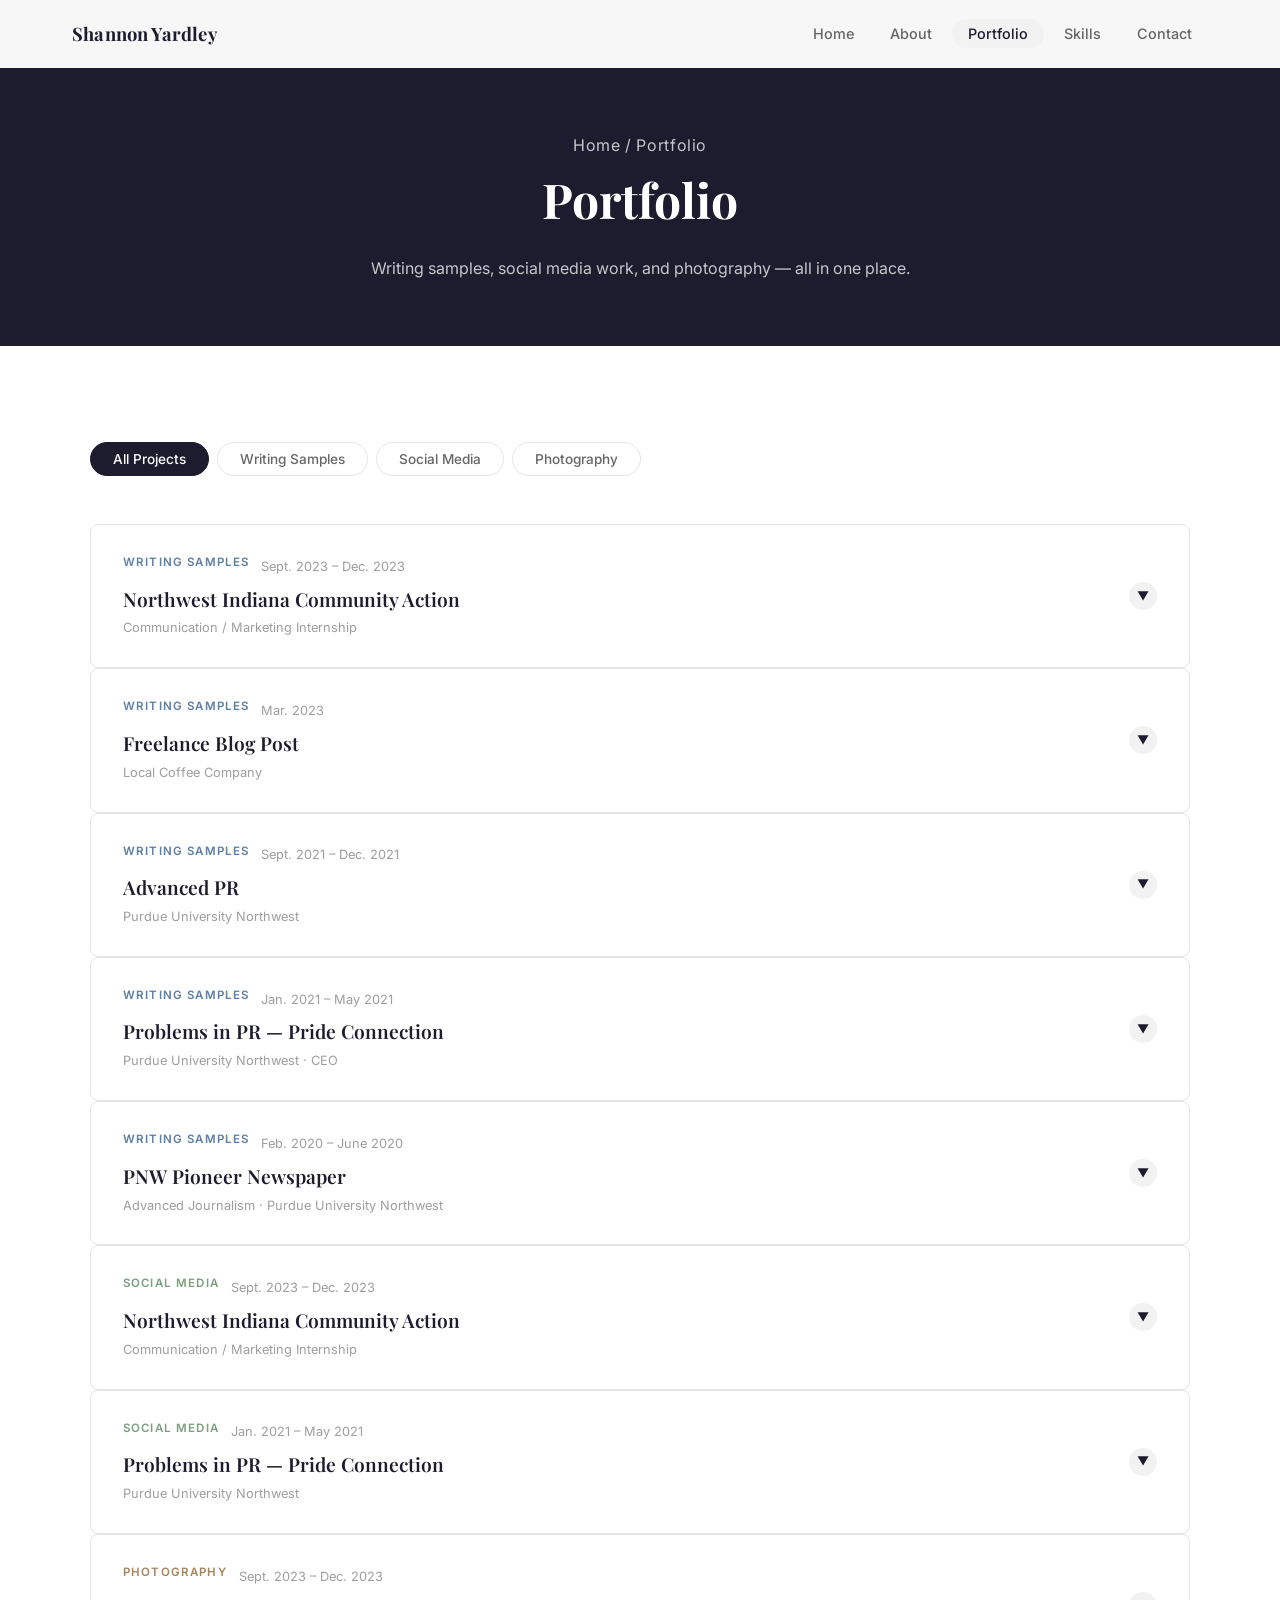
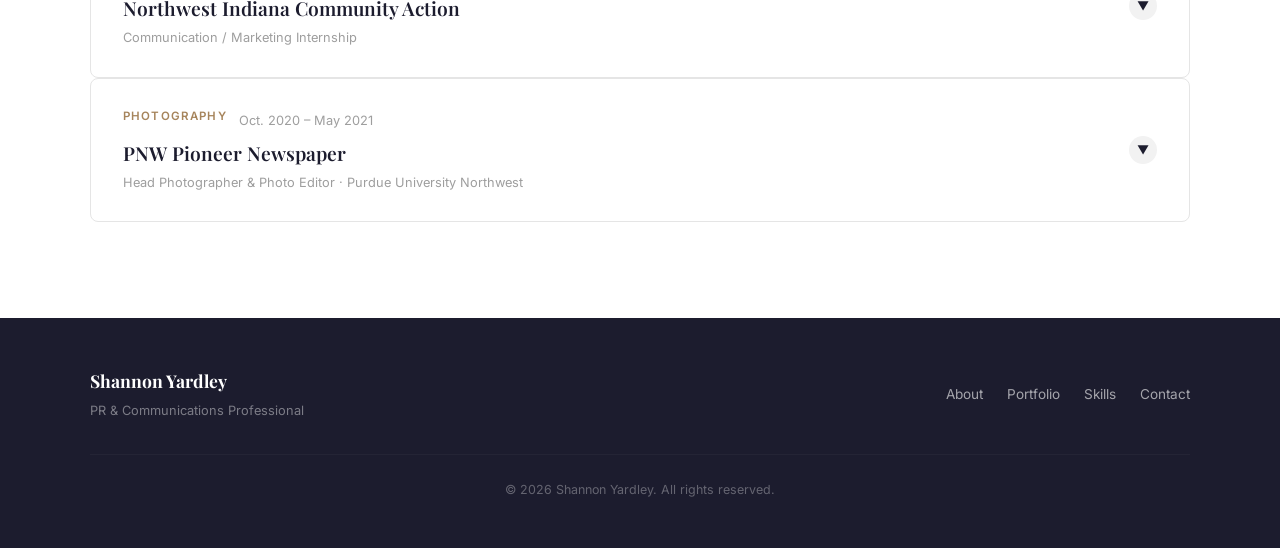
==== portfolio/index.html @ c1e16552 "Initial commit" ====
<!DOCTYPE html>
<html lang="en">
<head>
  <meta charset="UTF-8" />
  <meta name="viewport" content="width=device-width, initial-scale=1.0" />
  <title>Portfolio — Shannon Yardley</title>
  <meta name="description" content="Shannon Yardley's portfolio — writing samples, social media work, and photography." />
  <link rel="stylesheet" href="../css/style.css" />
  <style>
    /* ── Filter tabs ── */
    .filter-bar {
      display: flex;
      flex-wrap: wrap;
      gap: 8px;
      margin-bottom: 48px;
    }

    .filter-btn {
      padding: 8px 22px;
      border-radius: 100px;
      border: 1.5px solid var(--gray-200);
      background: transparent;
      font-family: var(--font-sans);
      font-size: 0.85rem;
      font-weight: 500;
      color: var(--gray-600);
      cursor: pointer;
      transition: all var(--transition);
    }

    .filter-btn:hover {
      border-color: var(--navy);
      color: var(--navy);
    }

    .filter-btn.active {
      background: var(--navy);
      border-color: var(--navy);
      color: var(--white);
    }

    /* ── Project items ── */
    .project-item {
      display: block;
      transition: opacity 0.25s ease, transform 0.25s ease;
    }

    .project-item.hidden {
      display: none;
    }

    /* ── Category colour accents ── */
    .tag-writing   { color: #5B7FA6; }
    .tag-social    { color: #7A9E7E; }
    .tag-photography { color: #A6845B; }

    /* ── Download grid ── */
    .project-downloads {
      display: flex;
      flex-wrap: wrap;
      gap: 10px;
      margin-top: 16px;
      padding-top: 16px;
      border-top: 1px solid var(--gray-200);
    }

    /* ── Collapsible body ── */
    .project-toggle {
      width: 100%;
      background: none;
      border: none;
      display: flex;
      align-items: center;
      justify-content: space-between;
      cursor: pointer;
      padding: 28px 32px;
      text-align: left;
      gap: 16px;
    }

    .project-toggle:focus-visible {
      outline: 2px solid var(--navy);
      outline-offset: -2px;
    }

    .toggle-left {
      display: flex;
      flex-direction: column;
      gap: 6px;
    }

    .toggle-title {
      font-family: var(--font-serif);
      font-size: 1.2rem;
      font-weight: 600;
      color: var(--navy);
      line-height: 1.3;
    }

    .toggle-meta {
      display: flex;
      flex-wrap: wrap;
      gap: 12px;
      font-size: 0.8rem;
      color: var(--gray-400);
      align-items: center;
    }

    .toggle-chevron {
      flex-shrink: 0;
      width: 28px;
      height: 28px;
      border-radius: 50%;
      background: var(--gray-100);
      display: flex;
      align-items: center;
      justify-content: center;
      transition: transform var(--transition), background var(--transition);
      font-size: 0.75rem;
      color: var(--navy);
    }

    .project-item.open .toggle-chevron {
      transform: rotate(180deg);
      background: var(--navy);
      color: var(--white);
    }

    .project-body {
      max-height: 0;
      overflow: hidden;
      transition: max-height 0.35s ease;
    }

    .project-body-inner {
      padding: 0 32px 28px;
      border-top: 1px solid var(--gray-200);
    }

    .project-body-inner p {
      font-size: 0.95rem;
      color: var(--gray-600);
      line-height: 1.85;
      margin-top: 20px;
    }

    /* ── Download button ── */
    .download-btn {
      display: inline-flex;
      align-items: center;
      gap: 7px;
      padding: 9px 18px;
      background: var(--off-white);
      border: 1px solid var(--gray-200);
      border-radius: 6px;
      font-size: 0.82rem;
      font-weight: 500;
      color: var(--navy);
      text-decoration: none;
      transition: background var(--transition), border-color var(--transition), color var(--transition);
      cursor: pointer;
    }

    .download-btn:hover {
      background: var(--navy);
      color: var(--white);
      border-color: var(--navy);
    }

    @media (max-width: 600px) {
      .project-toggle { padding: 20px; }
      .project-body-inner { padding: 0 20px 20px; }
    }
  </style>
</head>
<body>

  <!-- NAVBAR -->
  <nav class="navbar" aria-label="Main navigation">
    <div class="nav-container">
      <a href="../index.html" class="nav-logo">Shannon Yardley</a>
      <button class="nav-toggle" aria-label="Toggle navigation" aria-expanded="false">
        <span></span><span></span><span></span>
      </button>
      <ul class="nav-links" role="list">
        <li><a href="../index.html">Home</a></li>
        <li><a href="../about.html">About</a></li>
        <li><a href="index.html" class="active">Portfolio</a></li>
        <li><a href="../skills.html">Skills</a></li>
        <li><a href="../contact.html">Contact</a></li>
      </ul>
    </div>
  </nav>

  <!-- PAGE HEADER -->
  <header class="page-header">
    <p class="breadcrumb"><a href="../index.html">Home</a> / Portfolio</p>
    <h1>Portfolio</h1>
    <p>Writing samples, social media work, and photography — all in one place.</p>
  </header>

  <!-- PORTFOLIO CONTENT -->
  <section class="section">
    <div class="container">

      <!-- Filter bar -->
      <div class="filter-bar" role="group" aria-label="Filter by category">
        <button class="filter-btn active" data-filter="all">All Projects</button>
        <button class="filter-btn" data-filter="writing">Writing Samples</button>
        <button class="filter-btn" data-filter="social">Social Media</button>
        <button class="filter-btn" data-filter="photography">Photography</button>
      </div>

      <!-- ════════════════════════════════
           WRITING SAMPLES
           ════════════════════════════════ -->

      <!-- 1. NWICA — Writing -->
      <article class="project-item" data-category="writing">
        <div class="project-toggle" aria-expanded="false">
          <div class="toggle-left">
            <div class="toggle-meta">
              <span class="portfolio-card-tag tag-writing">Writing Samples</span>
              <span>Sept. 2023 – Dec. 2023</span>
            </div>
            <div class="toggle-title">Northwest Indiana Community Action</div>
            <div class="toggle-meta">Communication / Marketing Internship</div>
          </div>
          <div class="toggle-chevron" aria-hidden="true">▼</div>
        </div>
        <div class="project-body" role="region">
          <div class="project-body-inner">
            <p>
              As the Communication/Marketing Intern at Northwest Indiana Community Action, I was responsible
              for the development of comprehensive PowerPoint presentations through research on the variety
              of programs offered. I created flyers, press releases, emails directed towards
              exhibitors/vendors, internal newsletters, and designed a donor journey email strategy.
            </p>
            <div class="project-downloads">
              <a href="../assets/downloads/Northwest_Indiana_Community_Action_Donor_Journey.pdf" class="download-btn" download>
                <svg width="14" height="14" viewBox="0 0 24 24" fill="none" stroke="currentColor" stroke-width="2.5" stroke-linecap="round" stroke-linejoin="round" aria-hidden="true"><path d="M21 15v4a2 2 0 0 1-2 2H5a2 2 0 0 1-2-2v-4"/><polyline points="7 10 12 15 17 10"/><line x1="12" y1="15" x2="12" y2="3"/></svg>
                Donor Journey
              </a>
              <a href="../assets/downloads/Northwest_Indiana_Community_Action_Email.pdf" class="download-btn" download>
                <svg width="14" height="14" viewBox="0 0 24 24" fill="none" stroke="currentColor" stroke-width="2.5" stroke-linecap="round" stroke-linejoin="round" aria-hidden="true"><path d="M21 15v4a2 2 0 0 1-2 2H5a2 2 0 0 1-2-2v-4"/><polyline points="7 10 12 15 17 10"/><line x1="12" y1="15" x2="12" y2="3"/></svg>
                Press Email
              </a>
              <a href="../assets/downloads/Northwest_Indiana_Community_Action_Internal_Newsletter.pdf" class="download-btn" download>
                <svg width="14" height="14" viewBox="0 0 24 24" fill="none" stroke="currentColor" stroke-width="2.5" stroke-linecap="round" stroke-linejoin="round" aria-hidden="true"><path d="M21 15v4a2 2 0 0 1-2 2H5a2 2 0 0 1-2-2v-4"/><polyline points="7 10 12 15 17 10"/><line x1="12" y1="15" x2="12" y2="3"/></svg>
                Internal Newsletter
              </a>
              <a href="../assets/downloads/Northwest_Indiana_Community_Action_PowerPoints.pdf" class="download-btn" download>
                <svg width="14" height="14" viewBox="0 0 24 24" fill="none" stroke="currentColor" stroke-width="2.5" stroke-linecap="round" stroke-linejoin="round" aria-hidden="true"><path d="M21 15v4a2 2 0 0 1-2 2H5a2 2 0 0 1-2-2v-4"/><polyline points="7 10 12 15 17 10"/><line x1="12" y1="15" x2="12" y2="3"/></svg>
                PowerPoints
              </a>
              <a href="../assets/downloads/Northwest_Indiana_Community_Action_Press_Releases.pdf" class="download-btn" download>
                <svg width="14" height="14" viewBox="0 0 24 24" fill="none" stroke="currentColor" stroke-width="2.5" stroke-linecap="round" stroke-linejoin="round" aria-hidden="true"><path d="M21 15v4a2 2 0 0 1-2 2H5a2 2 0 0 1-2-2v-4"/><polyline points="7 10 12 15 17 10"/><line x1="12" y1="15" x2="12" y2="3"/></svg>
                Press Releases
              </a>
            </div>
          </div>
        </div>
      </article>

      <!-- 2. Freelance Blog Post -->
      <article class="project-item" data-category="writing">
        <div class="project-toggle" aria-expanded="false">
          <div class="toggle-left">
            <div class="toggle-meta">
              <span class="portfolio-card-tag tag-writing">Writing Samples</span>
              <span>Mar. 2023</span>
            </div>
            <div class="toggle-title">Freelance Blog Post</div>
            <div class="toggle-meta">Local Coffee Company</div>
          </div>
          <div class="toggle-chevron" aria-hidden="true">▼</div>
        </div>
        <div class="project-body" role="region">
          <div class="project-body-inner">
            <p>
              A commissioned blog post for a local coffee company examining the physiological effects of
              coffee consumption, presented in a pros and cons format.
            </p>
            <div class="project-downloads">
              <a href="../assets/downloads/Crema_Blog_Post.pdf" class="download-btn" download>
                <svg width="14" height="14" viewBox="0 0 24 24" fill="none" stroke="currentColor" stroke-width="2.5" stroke-linecap="round" stroke-linejoin="round" aria-hidden="true"><path d="M21 15v4a2 2 0 0 1-2 2H5a2 2 0 0 1-2-2v-4"/><polyline points="7 10 12 15 17 10"/><line x1="12" y1="15" x2="12" y2="3"/></svg>
                Blog Post
              </a>
            </div>
          </div>
        </div>
      </article>

      <!-- 3. Advanced PR -->
      <article class="project-item" data-category="writing">
        <div class="project-toggle" aria-expanded="false">
          <div class="toggle-left">
            <div class="toggle-meta">
              <span class="portfolio-card-tag tag-writing">Writing Samples</span>
              <span>Sept. 2021 – Dec. 2021</span>
            </div>
            <div class="toggle-title">Advanced PR</div>
            <div class="toggle-meta">Purdue University Northwest</div>
          </div>
          <div class="toggle-chevron" aria-hidden="true">▼</div>
        </div>
        <div class="project-body" role="region">
          <div class="project-body-inner">
            <p>
              Independent research on local nonprofits, resulting in a full communications strategy,
              crisis management plan, and publics list. Press releases were published in local newspapers,
              with media reporting documentation included.
            </p>
            <div class="project-downloads">
              <a href="../assets/downloads/Advanced_PR_Communication_Plan.pdf" class="download-btn" download>
                <svg width="14" height="14" viewBox="0 0 24 24" fill="none" stroke="currentColor" stroke-width="2.5" stroke-linecap="round" stroke-linejoin="round" aria-hidden="true"><path d="M21 15v4a2 2 0 0 1-2 2H5a2 2 0 0 1-2-2v-4"/><polyline points="7 10 12 15 17 10"/><line x1="12" y1="15" x2="12" y2="3"/></svg>
                Communications Plan
              </a>
              <a href="../assets/downloads/Advanced_PR_Crisis_Plan.pdf" class="download-btn" download>
                <svg width="14" height="14" viewBox="0 0 24 24" fill="none" stroke="currentColor" stroke-width="2.5" stroke-linecap="round" stroke-linejoin="round" aria-hidden="true"><path d="M21 15v4a2 2 0 0 1-2 2H5a2 2 0 0 1-2-2v-4"/><polyline points="7 10 12 15 17 10"/><line x1="12" y1="15" x2="12" y2="3"/></svg>
                Crisis Plan
              </a>
              <a href="../assets/downloads/Advanced_PR_Media_Report.pdf" class="download-btn" download>
                <svg width="14" height="14" viewBox="0 0 24 24" fill="none" stroke="currentColor" stroke-width="2.5" stroke-linecap="round" stroke-linejoin="round" aria-hidden="true"><path d="M21 15v4a2 2 0 0 1-2 2H5a2 2 0 0 1-2-2v-4"/><polyline points="7 10 12 15 17 10"/><line x1="12" y1="15" x2="12" y2="3"/></svg>
                Media Report
              </a>
              <a href="../assets/downloads/Advanced_PR_Publics_List.pdf" class="download-btn" download>
                <svg width="14" height="14" viewBox="0 0 24 24" fill="none" stroke="currentColor" stroke-width="2.5" stroke-linecap="round" stroke-linejoin="round" aria-hidden="true"><path d="M21 15v4a2 2 0 0 1-2 2H5a2 2 0 0 1-2-2v-4"/><polyline points="7 10 12 15 17 10"/><line x1="12" y1="15" x2="12" y2="3"/></svg>
                Publics List
              </a>
              <a href="../assets/downloads/Advanced_PR_Published_Press_Releases.pdf" class="download-btn" download>
                <svg width="14" height="14" viewBox="0 0 24 24" fill="none" stroke="currentColor" stroke-width="2.5" stroke-linecap="round" stroke-linejoin="round" aria-hidden="true"><path d="M21 15v4a2 2 0 0 1-2 2H5a2 2 0 0 1-2-2v-4"/><polyline points="7 10 12 15 17 10"/><line x1="12" y1="15" x2="12" y2="3"/></svg>
                Published Press Releases
              </a>
            </div>
          </div>
        </div>
      </article>

      <!-- 4. Pride Connection — Writing -->
      <article class="project-item" data-category="writing">
        <div class="project-toggle" aria-expanded="false">
          <div class="toggle-left">
            <div class="toggle-meta">
              <span class="portfolio-card-tag tag-writing">Writing Samples</span>
              <span>Jan. 2021 – May 2021</span>
            </div>
            <div class="toggle-title">Problems in PR — Pride Connection</div>
            <div class="toggle-meta">Purdue University Northwest · CEO</div>
          </div>
          <div class="toggle-chevron" aria-hidden="true">▼</div>
        </div>
        <div class="project-body" role="region">
          <div class="project-body-inner">
            <p>
              A Purdue University Northwest course where students ran a PR consulting firm. I served as CEO,
              managing 18 consultants and coordinating a 500-page communication audit book for Pride Connection.
              Responsibilities included internal and external communication audits, client presentations,
              and grammatical editing of all deliverables.
            </p>
            <div class="project-downloads">
              <a href="../assets/downloads/Pride_Connection_Business_cardbrochure_and_audit_book.pdf" class="download-btn" download>
                <svg width="14" height="14" viewBox="0 0 24 24" fill="none" stroke="currentColor" stroke-width="2.5" stroke-linecap="round" stroke-linejoin="round" aria-hidden="true"><path d="M21 15v4a2 2 0 0 1-2 2H5a2 2 0 0 1-2-2v-4"/><polyline points="7 10 12 15 17 10"/><line x1="12" y1="15" x2="12" y2="3"/></svg>
                Business Card, Brochure &amp; Audit Book
              </a>
              <a href="../assets/downloads/Pride_Connection_Duty_as_CEO.pdf" class="download-btn" download>
                <svg width="14" height="14" viewBox="0 0 24 24" fill="none" stroke="currentColor" stroke-width="2.5" stroke-linecap="round" stroke-linejoin="round" aria-hidden="true"><path d="M21 15v4a2 2 0 0 1-2 2H5a2 2 0 0 1-2-2v-4"/><polyline points="7 10 12 15 17 10"/><line x1="12" y1="15" x2="12" y2="3"/></svg>
                Duty as CEO
              </a>
              <a href="../assets/downloads/Pride_Connection_Final_Client_Presentation.pdf" class="download-btn" download>
                <svg width="14" height="14" viewBox="0 0 24 24" fill="none" stroke="currentColor" stroke-width="2.5" stroke-linecap="round" stroke-linejoin="round" aria-hidden="true"><path d="M21 15v4a2 2 0 0 1-2 2H5a2 2 0 0 1-2-2v-4"/><polyline points="7 10 12 15 17 10"/><line x1="12" y1="15" x2="12" y2="3"/></svg>
                Final Client Presentation
              </a>
              <a href="../assets/downloads/Pride_Connection_Surveys.pdf" class="download-btn" download>
                <svg width="14" height="14" viewBox="0 0 24 24" fill="none" stroke="currentColor" stroke-width="2.5" stroke-linecap="round" stroke-linejoin="round" aria-hidden="true"><path d="M21 15v4a2 2 0 0 1-2 2H5a2 2 0 0 1-2-2v-4"/><polyline points="7 10 12 15 17 10"/><line x1="12" y1="15" x2="12" y2="3"/></svg>
                Surveys
              </a>
            </div>
          </div>
        </div>
      </article>

      <!-- 5. PNW Pioneer Newspaper -->
      <article class="project-item" data-category="writing">
        <div class="project-toggle" aria-expanded="false">
          <div class="toggle-left">
            <div class="toggle-meta">
              <span class="portfolio-card-tag tag-writing">Writing Samples</span>
              <span>Feb. 2020 – June 2020</span>
            </div>
            <div class="toggle-title">PNW Pioneer Newspaper</div>
            <div class="toggle-meta">Advanced Journalism · Purdue University Northwest</div>
          </div>
          <div class="toggle-chevron" aria-hidden="true">▼</div>
        </div>
        <div class="project-body" role="region">
          <div class="project-body-inner">
            <p>
              Advanced Journalism coursework involving story ideation, source interviews, and publication
              in the PNW Pioneer Newspaper. Published beats are included below.
            </p>
            <div class="project-downloads">
              <a href="../assets/downloads/PNW_Pioneer_Published_Beats.pdf" class="download-btn" download>
                <svg width="14" height="14" viewBox="0 0 24 24" fill="none" stroke="currentColor" stroke-width="2.5" stroke-linecap="round" stroke-linejoin="round" aria-hidden="true"><path d="M21 15v4a2 2 0 0 1-2 2H5a2 2 0 0 1-2-2v-4"/><polyline points="7 10 12 15 17 10"/><line x1="12" y1="15" x2="12" y2="3"/></svg>
                Published Beats
              </a>
            </div>
          </div>
        </div>
      </article>

      <!-- ════════════════════════════════
           SOCIAL MEDIA
           ════════════════════════════════ -->

      <!-- 6. NWICA — Social Media -->
      <article class="project-item" data-category="social">
        <div class="project-toggle" aria-expanded="false">
          <div class="toggle-left">
            <div class="toggle-meta">
              <span class="portfolio-card-tag tag-social">Social Media</span>
              <span>Sept. 2023 – Dec. 2023</span>
            </div>
            <div class="toggle-title">Northwest Indiana Community Action</div>
            <div class="toggle-meta">Communication / Marketing Internship</div>
          </div>
          <div class="toggle-chevron" aria-hidden="true">▼</div>
        </div>
        <div class="project-body" role="region">
          <div class="project-body-inner">
            <p>
              Social media posts were created and approved by the Communication Manager on monthly deadlines.
              The portfolio includes drafted posts for future months and events, demonstrating content planning
              and brand voice consistency across platforms.
            </p>
            <div class="project-downloads">
              <a href="../assets/downloads/Northwest_Indiana_Community_Action_Conference_Draft_Posts.pdf" class="download-btn" download>
                <svg width="14" height="14" viewBox="0 0 24 24" fill="none" stroke="currentColor" stroke-width="2.5" stroke-linecap="round" stroke-linejoin="round" aria-hidden="true"><path d="M21 15v4a2 2 0 0 1-2 2H5a2 2 0 0 1-2-2v-4"/><polyline points="7 10 12 15 17 10"/><line x1="12" y1="15" x2="12" y2="3"/></svg>
                Conference Draft Posts
              </a>
              <a href="../assets/downloads/Northwest_Indiana_Community_Action_Drafted_Posts.pdf" class="download-btn" download>
                <svg width="14" height="14" viewBox="0 0 24 24" fill="none" stroke="currentColor" stroke-width="2.5" stroke-linecap="round" stroke-linejoin="round" aria-hidden="true"><path d="M21 15v4a2 2 0 0 1-2 2H5a2 2 0 0 1-2-2v-4"/><polyline points="7 10 12 15 17 10"/><line x1="12" y1="15" x2="12" y2="3"/></svg>
                Drafted Posts
              </a>
              <a href="../assets/downloads/Northwest_Indiana_Community_Action_Social_Media.pdf" class="download-btn" download>
                <svg width="14" height="14" viewBox="0 0 24 24" fill="none" stroke="currentColor" stroke-width="2.5" stroke-linecap="round" stroke-linejoin="round" aria-hidden="true"><path d="M21 15v4a2 2 0 0 1-2 2H5a2 2 0 0 1-2-2v-4"/><polyline points="7 10 12 15 17 10"/><line x1="12" y1="15" x2="12" y2="3"/></svg>
                Social Media Overview
              </a>
            </div>
          </div>
        </div>
      </article>

      <!-- 7. Pride Connection — Social Media -->
      <article class="project-item" data-category="social">
        <div class="project-toggle" aria-expanded="false">
          <div class="toggle-left">
            <div class="toggle-meta">
              <span class="portfolio-card-tag tag-social">Social Media</span>
              <span>Jan. 2021 – May 2021</span>
            </div>
            <div class="toggle-title">Problems in PR — Pride Connection</div>
            <div class="toggle-meta">Purdue University Northwest</div>
          </div>
          <div class="toggle-chevron" aria-hidden="true">▼</div>
        </div>
        <div class="project-body" role="region">
          <div class="project-body-inner">
            <p>
              As part of a student-run PR consulting firm, the team conducted internal and external
              communication audits for PNW Information Services during the pandemic. Informative social
              media posts were created to highlight team members and communicate audit findings.
            </p>
            <div class="project-downloads">
              <a href="../assets/downloads/Pride_Connection_Social_Media.pdf" class="download-btn" download>
                <svg width="14" height="14" viewBox="0 0 24 24" fill="none" stroke="currentColor" stroke-width="2.5" stroke-linecap="round" stroke-linejoin="round" aria-hidden="true"><path d="M21 15v4a2 2 0 0 1-2 2H5a2 2 0 0 1-2-2v-4"/><polyline points="7 10 12 15 17 10"/><line x1="12" y1="15" x2="12" y2="3"/></svg>
                Social Media
              </a>
            </div>
          </div>
        </div>
      </article>

      <!-- ════════════════════════════════
           PHOTOGRAPHY
           ════════════════════════════════ -->

      <!-- 8. NWICA — Photography -->
      <article class="project-item" data-category="photography">
        <div class="project-toggle" aria-expanded="false">
          <div class="toggle-left">
            <div class="toggle-meta">
              <span class="portfolio-card-tag tag-photography">Photography</span>
              <span>Sept. 2023 – Dec. 2023</span>
            </div>
            <div class="toggle-title">Northwest Indiana Community Action</div>
            <div class="toggle-meta">Communication / Marketing Internship</div>
          </div>
          <div class="toggle-chevron" aria-hidden="true">▼</div>
        </div>
        <div class="project-body" role="region">
          <div class="project-body-inner">
            <p>
              As an intern for NWICA, I was assigned to photograph events. Displayed are photos from
              the Reimagine Conference in 2023 of the guest speakers.
            </p>
            <div class="project-downloads">
              <a href="../assets/downloads/Northwest_Indiana_Community_Action_Photography.pdf" class="download-btn" download>
                <svg width="14" height="14" viewBox="0 0 24 24" fill="none" stroke="currentColor" stroke-width="2.5" stroke-linecap="round" stroke-linejoin="round" aria-hidden="true"><path d="M21 15v4a2 2 0 0 1-2 2H5a2 2 0 0 1-2-2v-4"/><polyline points="7 10 12 15 17 10"/><line x1="12" y1="15" x2="12" y2="3"/></svg>
                Photography
              </a>
            </div>
          </div>
        </div>
      </article>

      <!-- 9. PNW Pioneer — Photography -->
      <article class="project-item" data-category="photography">
        <div class="project-toggle" aria-expanded="false">
          <div class="toggle-left">
            <div class="toggle-meta">
              <span class="portfolio-card-tag tag-photography">Photography</span>
              <span>Oct. 2020 – May 2021</span>
            </div>
            <div class="toggle-title">PNW Pioneer Newspaper</div>
            <div class="toggle-meta">Head Photographer &amp; Photo Editor · Purdue University Northwest</div>
          </div>
          <div class="toggle-chevron" aria-hidden="true">▼</div>
        </div>
        <div class="project-body" role="region">
          <div class="project-body-inner">
            <p>
              My role began as a photographer capturing the essence of the school community. Over time,
              I became Head Photographer and Photo Editor, assigning events to students, covering various
              school activities, and using Adobe Lightroom to refine imagery.
            </p>
            <div class="project-downloads">
              <a href="../assets/downloads/PNW_Pioneer_Published_Photography.pdf" class="download-btn" download>
                <svg width="14" height="14" viewBox="0 0 24 24" fill="none" stroke="currentColor" stroke-width="2.5" stroke-linecap="round" stroke-linejoin="round" aria-hidden="true"><path d="M21 15v4a2 2 0 0 1-2 2H5a2 2 0 0 1-2-2v-4"/><polyline points="7 10 12 15 17 10"/><line x1="12" y1="15" x2="12" y2="3"/></svg>
                Published Photography
              </a>
            </div>
          </div>
        </div>
      </article>

    </div>
  </section>

  <!-- FOOTER -->
  <footer class="footer">
    <div class="footer-inner">
      <div>
        <div class="footer-brand">Shannon Yardley</div>
        <div class="footer-tagline">PR &amp; Communications Professional</div>
      </div>
      <nav class="footer-links" aria-label="Footer navigation">
        <a href="../about.html">About</a>
        <a href="index.html">Portfolio</a>
        <a href="../skills.html">Skills</a>
        <a href="../contact.html">Contact</a>
      </nav>
    </div>
    <p class="footer-copy">&copy; <span id="year"></span> Shannon Yardley. All rights reserved.</p>
  </footer>

  <script src="../js/main.js"></script>
  <script>
    document.getElementById('year').textContent = new Date().getFullYear();

    /* ── Filter logic ── */
    const filterBtns = document.querySelectorAll('.filter-btn');
    const projects   = document.querySelectorAll('.project-item');

    filterBtns.forEach(btn => {
      btn.addEventListener('click', () => {
        filterBtns.forEach(b => b.classList.remove('active'));
        btn.classList.add('active');

        const filter = btn.dataset.filter;
        projects.forEach(p => {
          p.classList.toggle('hidden', filter !== 'all' && p.dataset.category !== filter);
        });
      });
    });

    /* ── Accordion logic ── */
    projects.forEach(item => {
      const toggle = item.querySelector('.project-toggle');
      const body   = item.querySelector('.project-body');

      toggle.addEventListener('click', () => {
        const isOpen = item.classList.contains('open');

        // Close all others
        projects.forEach(other => {
          if (other !== item) {
            other.classList.remove('open');
            other.querySelector('.project-toggle').setAttribute('aria-expanded', 'false');
            other.querySelector('.project-body').style.maxHeight = null;
          }
        });

        // Toggle this one
        item.classList.toggle('open', !isOpen);
        toggle.setAttribute('aria-expanded', String(!isOpen));
        body.style.maxHeight = isOpen ? null : body.scrollHeight + 'px';
      });
    });
  </script>
</body>
</html>
---- css/style.css ----
/* ========================================
   SHANNON YARDLEY PORTFOLIO
   Global Styles
   ======================================== */

@import url('https://fonts.googleapis.com/css2?family=Playfair+Display:wght@400;600;700;900&family=Inter:wght@300;400;500;600&display=swap');

/* --- Reset & Base --- */
*, *::before, *::after {
  box-sizing: border-box;
  margin: 0;
  padding: 0;
}

:root {
  --navy:      #1C1C2E;
  --navy-mid:  #2D2D44;
  --gold:      #C9A96E;
  --gold-light:#D4B97E;
  --white:     #FFFFFF;
  --off-white: #F8F7F4;
  --gray-100:  #F2F2F2;
  --gray-200:  #E5E5E5;
  --gray-400:  #9E9E9E;
  --gray-600:  #666666;
  --text:      #2A2A2A;
  --font-serif: 'Playfair Display', Georgia, serif;
  --font-sans:  'Inter', system-ui, sans-serif;
  --nav-height: 68px;
  --transition: 0.25s ease;
}

html {
  scroll-behavior: smooth;
}

body {
  font-family: var(--font-sans);
  color: var(--text);
  background: var(--white);
  line-height: 1.7;
  -webkit-font-smoothing: antialiased;
}

img {
  max-width: 100%;
  display: block;
}

a {
  text-decoration: none;
  color: inherit;
}

ul {
  list-style: none;
}

/* ========================================
   NAVIGATION
   ======================================== */

.navbar {
  position: fixed;
  top: 0;
  left: 0;
  right: 0;
  z-index: 1000;
  height: var(--nav-height);
  background: rgba(255, 255, 255, 0.97);
  backdrop-filter: blur(8px);
  border-bottom: 1px solid transparent;
  display: flex;
  align-items: center;
  transition: border-color var(--transition), box-shadow var(--transition);
}

.navbar.scrolled {
  border-bottom-color: var(--gray-200);
  box-shadow: 0 2px 16px rgba(0,0,0,0.06);
}

.nav-container {
  width: 100%;
  max-width: 1200px;
  margin: 0 auto;
  padding: 0 32px;
  display: flex;
  align-items: center;
  justify-content: space-between;
}

.nav-logo {
  font-family: var(--font-serif);
  font-weight: 700;
  font-size: 1.15rem;
  color: var(--navy);
  letter-spacing: 0.01em;
}

.nav-links {
  display: flex;
  align-items: center;
  gap: 4px;
}

.nav-links a {
  font-size: 0.9rem;
  font-weight: 500;
  color: var(--gray-600);
  padding: 6px 16px;
  border-radius: 100px;
  transition: background var(--transition), color var(--transition);
}

.nav-links a:hover {
  background: var(--gray-100);
  color: var(--navy);
}

.nav-links a.active {
  background: var(--gray-100);
  color: var(--navy);
}

/* Hamburger */
.nav-toggle {
  display: none;
  flex-direction: column;
  gap: 5px;
  cursor: pointer;
  padding: 4px;
  background: none;
  border: none;
}

.nav-toggle span {
  display: block;
  width: 24px;
  height: 2px;
  background: var(--navy);
  border-radius: 2px;
  transition: transform var(--transition), opacity var(--transition);
}

.nav-toggle.open span:nth-child(1) { transform: translateY(7px) rotate(45deg); }
.nav-toggle.open span:nth-child(2) { opacity: 0; }
.nav-toggle.open span:nth-child(3) { transform: translateY(-7px) rotate(-45deg); }


/* ========================================
   HERO SECTION (index.html)
   ======================================== */

.hero {
  position: relative;
  height: 100vh;
  min-height: 600px;
  display: flex;
  align-items: center;
  justify-content: center;
  text-align: center;
  overflow: hidden;
  color: var(--white);
}

.hero-bg {
  position: absolute;
  inset: 0;
  background-image: url('../assets/images/hero.jpg');
  background-size: cover;
  background-position: center top;
  background-repeat: no-repeat;
  transform: scale(1.03);
  transition: transform 8s ease;
}

.hero.loaded .hero-bg {
  transform: scale(1);
}

.hero-overlay {
  position: absolute;
  inset: 0;
  background: linear-gradient(
    to bottom,
    rgba(15, 15, 30, 0.35) 0%,
    rgba(15, 15, 30, 0.50) 50%,
    rgba(15, 15, 30, 0.65) 100%
  );
}

.hero-content {
  position: relative;
  z-index: 1;
  max-width: 720px;
  padding: 0 24px;
}

.hero-content h1 {
  font-family: var(--font-serif);
  font-size: clamp(2.8rem, 6vw, 5rem);
  font-weight: 700;
  line-height: 1.1;
  letter-spacing: -0.01em;
  margin-bottom: 16px;
}

.hero-content .tagline {
  font-size: clamp(0.95rem, 2vw, 1.15rem);
  font-weight: 400;
  letter-spacing: 0.05em;
  text-transform: none;
  margin-bottom: 20px;
  opacity: 0.92;
}

.hero-content .description {
  font-size: clamp(0.85rem, 1.5vw, 1rem);
  font-weight: 300;
  max-width: 540px;
  margin: 0 auto 40px;
  opacity: 0.82;
  line-height: 1.8;
}

/* Buttons */
.btn {
  display: inline-flex;
  align-items: center;
  gap: 10px;
  padding: 14px 32px;
  border-radius: 6px;
  font-family: var(--font-sans);
  font-size: 0.9rem;
  font-weight: 500;
  letter-spacing: 0.02em;
  cursor: pointer;
  border: none;
  transition: all var(--transition);
}

.btn-dark {
  background: var(--navy);
  color: var(--white);
}

.btn-dark:hover {
  background: var(--navy-mid);
  transform: translateY(-1px);
  box-shadow: 0 6px 20px rgba(0,0,0,0.25);
}

.btn-outline {
  background: transparent;
  color: var(--navy);
  border: 1.5px solid var(--navy);
}

.btn-outline:hover {
  background: var(--navy);
  color: var(--white);
}

.btn-gold {
  background: var(--gold);
  color: var(--white);
}

.btn-gold:hover {
  background: var(--gold-light);
  transform: translateY(-1px);
  box-shadow: 0 6px 20px rgba(201, 169, 110, 0.35);
}

.arrow {
  font-size: 1.1em;
  transition: transform var(--transition);
}

.btn:hover .arrow {
  transform: translateX(4px);
}


/* ========================================
   PAGE HEADER (inner pages)
   ======================================== */

.page-header {
  background: var(--navy);
  color: var(--white);
  padding: calc(var(--nav-height) + 64px) 32px 64px;
  text-align: center;
}

.page-header h1 {
  font-family: var(--font-serif);
  font-size: clamp(2rem, 4vw, 3rem);
  font-weight: 700;
  margin-bottom: 14px;
}

.page-header p {
  font-size: 1rem;
  opacity: 0.75;
  max-width: 560px;
  margin: 0 auto;
}

.breadcrumb {
  font-size: 0.8rem;
  opacity: 0.6;
  margin-bottom: 12px;
  letter-spacing: 0.04em;
}

.breadcrumb a:hover {
  opacity: 1;
  text-decoration: underline;
}


/* ========================================
   SECTIONS / LAYOUT
   ======================================== */

.section {
  padding: 96px 32px;
}

.section-alt {
  background: var(--off-white);
}

.container {
  max-width: 1100px;
  margin: 0 auto;
}

.container-narrow {
  max-width: 760px;
  margin: 0 auto;
}

.section-label {
  font-size: 0.75rem;
  font-weight: 600;
  letter-spacing: 0.12em;
  text-transform: uppercase;
  color: var(--gold);
  margin-bottom: 12px;
}

.section-title {
  font-family: var(--font-serif);
  font-size: clamp(1.8rem, 3.5vw, 2.6rem);
  font-weight: 700;
  color: var(--navy);
  line-height: 1.2;
  margin-bottom: 20px;
}

.section-sub {
  font-size: 1rem;
  color: var(--gray-600);
  max-width: 560px;
  line-height: 1.8;
}

.divider {
  width: 48px;
  height: 3px;
  background: var(--gold);
  margin: 20px 0 40px;
  border-radius: 2px;
}

.divider-center {
  margin: 20px auto 40px;
}

.text-center { text-align: center; }
.text-center .section-sub { margin: 0 auto; }


/* ========================================
   ABOUT PAGE
   ======================================== */

.about-grid {
  display: grid;
  grid-template-columns: 1fr 1.6fr;
  gap: 72px;
  align-items: start;
}

.about-photo-wrap {
  position: sticky;
  top: calc(var(--nav-height) + 32px);
}

.about-photo {
  width: 100%;
  aspect-ratio: 3/4;
  object-fit: cover;
  object-position: top center;
  border-radius: 4px;
  box-shadow: 0 20px 60px rgba(0,0,0,0.12);
}

.about-photo-placeholder {
  width: 100%;
  aspect-ratio: 3/4;
  background: var(--gray-200);
  border-radius: 4px;
  display: flex;
  align-items: center;
  justify-content: center;
  color: var(--gray-400);
  font-size: 0.85rem;
}

.about-text p {
  font-size: 1rem;
  line-height: 1.9;
  color: var(--gray-600);
  margin-bottom: 24px;
}

.about-text p:last-child {
  margin-bottom: 0;
}

.about-text .highlight {
  font-family: var(--font-serif);
  font-size: 1.2rem;
  color: var(--navy);
  line-height: 1.7;
  font-style: italic;
}


/* ========================================
   SKILLS PAGE
   ======================================== */

.skills-grid {
  display: grid;
  grid-template-columns: repeat(auto-fit, minmax(280px, 1fr));
  gap: 32px;
}

.skill-card {
  background: var(--white);
  border: 1px solid var(--gray-200);
  border-radius: 8px;
  padding: 36px 32px;
  transition: box-shadow var(--transition), transform var(--transition);
}

.skill-card:hover {
  box-shadow: 0 12px 40px rgba(0,0,0,0.08);
  transform: translateY(-3px);
}

.skill-card-icon {
  width: 44px;
  height: 44px;
  background: var(--navy);
  border-radius: 10px;
  display: flex;
  align-items: center;
  justify-content: center;
  margin-bottom: 20px;
  font-size: 1.2rem;
}

.skill-card h3 {
  font-family: var(--font-serif);
  font-size: 1.15rem;
  font-weight: 600;
  color: var(--navy);
  margin-bottom: 12px;
}

.skill-card p {
  font-size: 0.9rem;
  color: var(--gray-600);
  line-height: 1.7;
}

.skill-tags {
  display: flex;
  flex-wrap: wrap;
  gap: 8px;
  margin-top: 16px;
}

.skill-tag {
  font-size: 0.78rem;
  font-weight: 500;
  padding: 4px 12px;
  background: var(--off-white);
  border: 1px solid var(--gray-200);
  border-radius: 100px;
  color: var(--gray-600);
}


/* ========================================
   PORTFOLIO PAGE
   ======================================== */

.portfolio-grid {
  display: grid;
  grid-template-columns: repeat(auto-fit, minmax(300px, 1fr));
  gap: 32px;
}

.portfolio-card {
  display: block;
  background: var(--white);
  border: 1px solid var(--gray-200);
  border-radius: 8px;
  overflow: hidden;
  transition: box-shadow var(--transition), transform var(--transition);
  color: inherit;
}

.portfolio-card:hover {
  box-shadow: 0 16px 48px rgba(0,0,0,0.10);
  transform: translateY(-4px);
}

.portfolio-card-thumb {
  aspect-ratio: 16/9;
  background: var(--navy);
  overflow: hidden;
  position: relative;
}

.portfolio-card-thumb img {
  width: 100%;
  height: 100%;
  object-fit: cover;
  transition: transform 0.4s ease;
}

.portfolio-card:hover .portfolio-card-thumb img {
  transform: scale(1.04);
}

.portfolio-card-thumb-placeholder {
  width: 100%;
  height: 100%;
  display: flex;
  align-items: center;
  justify-content: center;
  font-size: 2.5rem;
}

.portfolio-card-body {
  padding: 28px;
}

.portfolio-card-tag {
  font-size: 0.72rem;
  font-weight: 600;
  letter-spacing: 0.1em;
  text-transform: uppercase;
  color: var(--gold);
  margin-bottom: 8px;
}

.portfolio-card-body h3 {
  font-family: var(--font-serif);
  font-size: 1.2rem;
  font-weight: 600;
  color: var(--navy);
  margin-bottom: 10px;
  line-height: 1.3;
}

.portfolio-card-body p {
  font-size: 0.88rem;
  color: var(--gray-600);
  line-height: 1.7;
}

.portfolio-card-footer {
  padding: 0 28px 24px;
  display: flex;
  align-items: center;
  justify-content: space-between;
}

.card-link {
  font-size: 0.85rem;
  font-weight: 600;
  color: var(--navy);
  display: flex;
  align-items: center;
  gap: 6px;
  transition: gap var(--transition);
}

.portfolio-card:hover .card-link {
  gap: 10px;
}


/* ========================================
   PROJECT DETAIL PAGE (sub-portfolio)
   ======================================== */

.project-list {
  display: flex;
  flex-direction: column;
  gap: 40px;
}

.project-item {
  background: var(--white);
  border: 1px solid var(--gray-200);
  border-radius: 8px;
  overflow: hidden;
}

.project-item-header {
  padding: 32px 36px 24px;
  border-bottom: 1px solid var(--gray-200);
}

.project-item-header h3 {
  font-family: var(--font-serif);
  font-size: 1.35rem;
  font-weight: 600;
  color: var(--navy);
  margin-bottom: 8px;
}

.project-meta {
  display: flex;
  flex-wrap: wrap;
  gap: 12px;
  font-size: 0.82rem;
  color: var(--gray-400);
  margin-bottom: 16px;
}

.project-meta span {
  display: flex;
  align-items: center;
  gap: 4px;
}

.project-item-body {
  padding: 24px 36px;
}

.project-item-body p {
  font-size: 0.95rem;
  color: var(--gray-600);
  line-height: 1.8;
  margin-bottom: 20px;
}

.project-downloads {
  display: flex;
  flex-wrap: wrap;
  gap: 12px;
  margin-top: 8px;
}

.download-btn {
  display: inline-flex;
  align-items: center;
  gap: 8px;
  padding: 10px 20px;
  background: var(--off-white);
  border: 1px solid var(--gray-200);
  border-radius: 6px;
  font-size: 0.85rem;
  font-weight: 500;
  color: var(--navy);
  transition: background var(--transition), border-color var(--transition);
  cursor: pointer;
}

.download-btn:hover {
  background: var(--navy);
  color: var(--white);
  border-color: var(--navy);
}

.download-btn svg {
  flex-shrink: 0;
}


/* ========================================
   CONTACT PAGE
   ======================================== */

.contact-grid {
  display: grid;
  grid-template-columns: 1fr 1.4fr;
  gap: 72px;
  align-items: start;
}

.contact-info h2 {
  font-family: var(--font-serif);
  font-size: 1.8rem;
  color: var(--navy);
  margin-bottom: 16px;
}

.contact-info p {
  font-size: 0.95rem;
  color: var(--gray-600);
  line-height: 1.8;
  margin-bottom: 36px;
}

.contact-links {
  display: flex;
  flex-direction: column;
  gap: 16px;
}

.contact-link-item {
  display: flex;
  align-items: center;
  gap: 14px;
  font-size: 0.92rem;
  color: var(--text);
}

.contact-link-item .icon-wrap {
  width: 40px;
  height: 40px;
  background: var(--navy);
  border-radius: 8px;
  display: flex;
  align-items: center;
  justify-content: center;
  flex-shrink: 0;
  color: var(--white);
  font-size: 1rem;
}

.contact-link-item a {
  color: var(--navy);
  font-weight: 500;
  transition: color var(--transition);
}

.contact-link-item a:hover {
  color: var(--gold);
}

/* Contact Form */
.contact-form {
  background: var(--white);
  border: 1px solid var(--gray-200);
  border-radius: 10px;
  padding: 40px;
}

.form-group {
  margin-bottom: 24px;
}

.form-row {
  display: grid;
  grid-template-columns: 1fr 1fr;
  gap: 20px;
}

label {
  display: block;
  font-size: 0.85rem;
  font-weight: 600;
  color: var(--navy);
  margin-bottom: 8px;
  letter-spacing: 0.01em;
}

input[type="text"],
input[type="email"],
input[type="tel"],
textarea,
select {
  width: 100%;
  padding: 12px 16px;
  border: 1.5px solid var(--gray-200);
  border-radius: 6px;
  font-family: var(--font-sans);
  font-size: 0.92rem;
  color: var(--text);
  background: var(--white);
  transition: border-color var(--transition), box-shadow var(--transition);
  outline: none;
  -webkit-appearance: none;
}

input:focus,
textarea:focus,
select:focus {
  border-color: var(--navy);
  box-shadow: 0 0 0 3px rgba(28, 28, 46, 0.08);
}

textarea {
  min-height: 140px;
  resize: vertical;
}

.form-success {
  display: none;
  background: #EDF7F0;
  border: 1px solid #A8D5B5;
  color: #2D6A42;
  border-radius: 6px;
  padding: 16px 20px;
  font-size: 0.9rem;
  margin-top: 16px;
}

.form-success.show {
  display: block;
}


/* ========================================
   FOOTER
   ======================================== */

.footer {
  background: var(--navy);
  color: rgba(255,255,255,0.7);
  padding: 48px 32px;
}

.footer-inner {
  max-width: 1100px;
  margin: 0 auto;
  display: flex;
  align-items: center;
  justify-content: space-between;
  flex-wrap: wrap;
  gap: 24px;
}

.footer-brand {
  font-family: var(--font-serif);
  font-size: 1.1rem;
  font-weight: 700;
  color: var(--white);
}

.footer-tagline {
  font-size: 0.8rem;
  margin-top: 4px;
  opacity: 0.6;
}

.footer-links {
  display: flex;
  gap: 24px;
}

.footer-links a {
  font-size: 0.85rem;
  color: rgba(255,255,255,0.6);
  transition: color var(--transition);
}

.footer-links a:hover {
  color: var(--white);
}

.footer-copy {
  font-size: 0.78rem;
  opacity: 0.45;
  text-align: center;
  margin-top: 32px;
  max-width: 1100px;
  margin-left: auto;
  margin-right: auto;
  padding-top: 24px;
  border-top: 1px solid rgba(255,255,255,0.08);
}


/* ========================================
   UTILITIES
   ======================================== */

.mt-8  { margin-top: 8px;  }
.mt-16 { margin-top: 16px; }
.mt-24 { margin-top: 24px; }
.mt-40 { margin-top: 40px; }
.mb-0  { margin-bottom: 0; }

.visually-hidden {
  position: absolute;
  width: 1px; height: 1px;
  overflow: hidden;
  clip: rect(0,0,0,0);
  white-space: nowrap;
}


/* ========================================
   RESPONSIVE
   ======================================== */

@media (max-width: 900px) {
  .about-grid,
  .contact-grid {
    grid-template-columns: 1fr;
    gap: 48px;
  }

  .about-photo-wrap {
    position: static;
    max-width: 320px;
  }

  .about-photo,
  .about-photo-placeholder {
    aspect-ratio: 4/3;
  }
}

@media (max-width: 700px) {
  .section { padding: 64px 20px; }

  .nav-links {
    display: none;
    position: fixed;
    top: var(--nav-height);
    left: 0; right: 0;
    background: var(--white);
    flex-direction: column;
    align-items: stretch;
    padding: 16px 20px 24px;
    border-bottom: 1px solid var(--gray-200);
    box-shadow: 0 8px 24px rgba(0,0,0,0.08);
    gap: 4px;
  }

  .nav-links.open {
    display: flex;
  }

  .nav-links a {
    padding: 12px 16px;
    border-radius: 6px;
  }

  .nav-toggle {
    display: flex;
  }

  .footer-inner {
    flex-direction: column;
    align-items: flex-start;
    gap: 16px;
  }

  .form-row {
    grid-template-columns: 1fr;
  }

  .contact-form {
    padding: 28px 22px;
  }

  .project-item-header,
  .project-item-body {
    padding-left: 22px;
    padding-right: 22px;
  }
}

@media (max-width: 480px) {
  .hero-content h1 { font-size: 2.4rem; }
  .portfolio-grid { grid-template-columns: 1fr; }
  .skills-grid    { grid-template-columns: 1fr; }
}
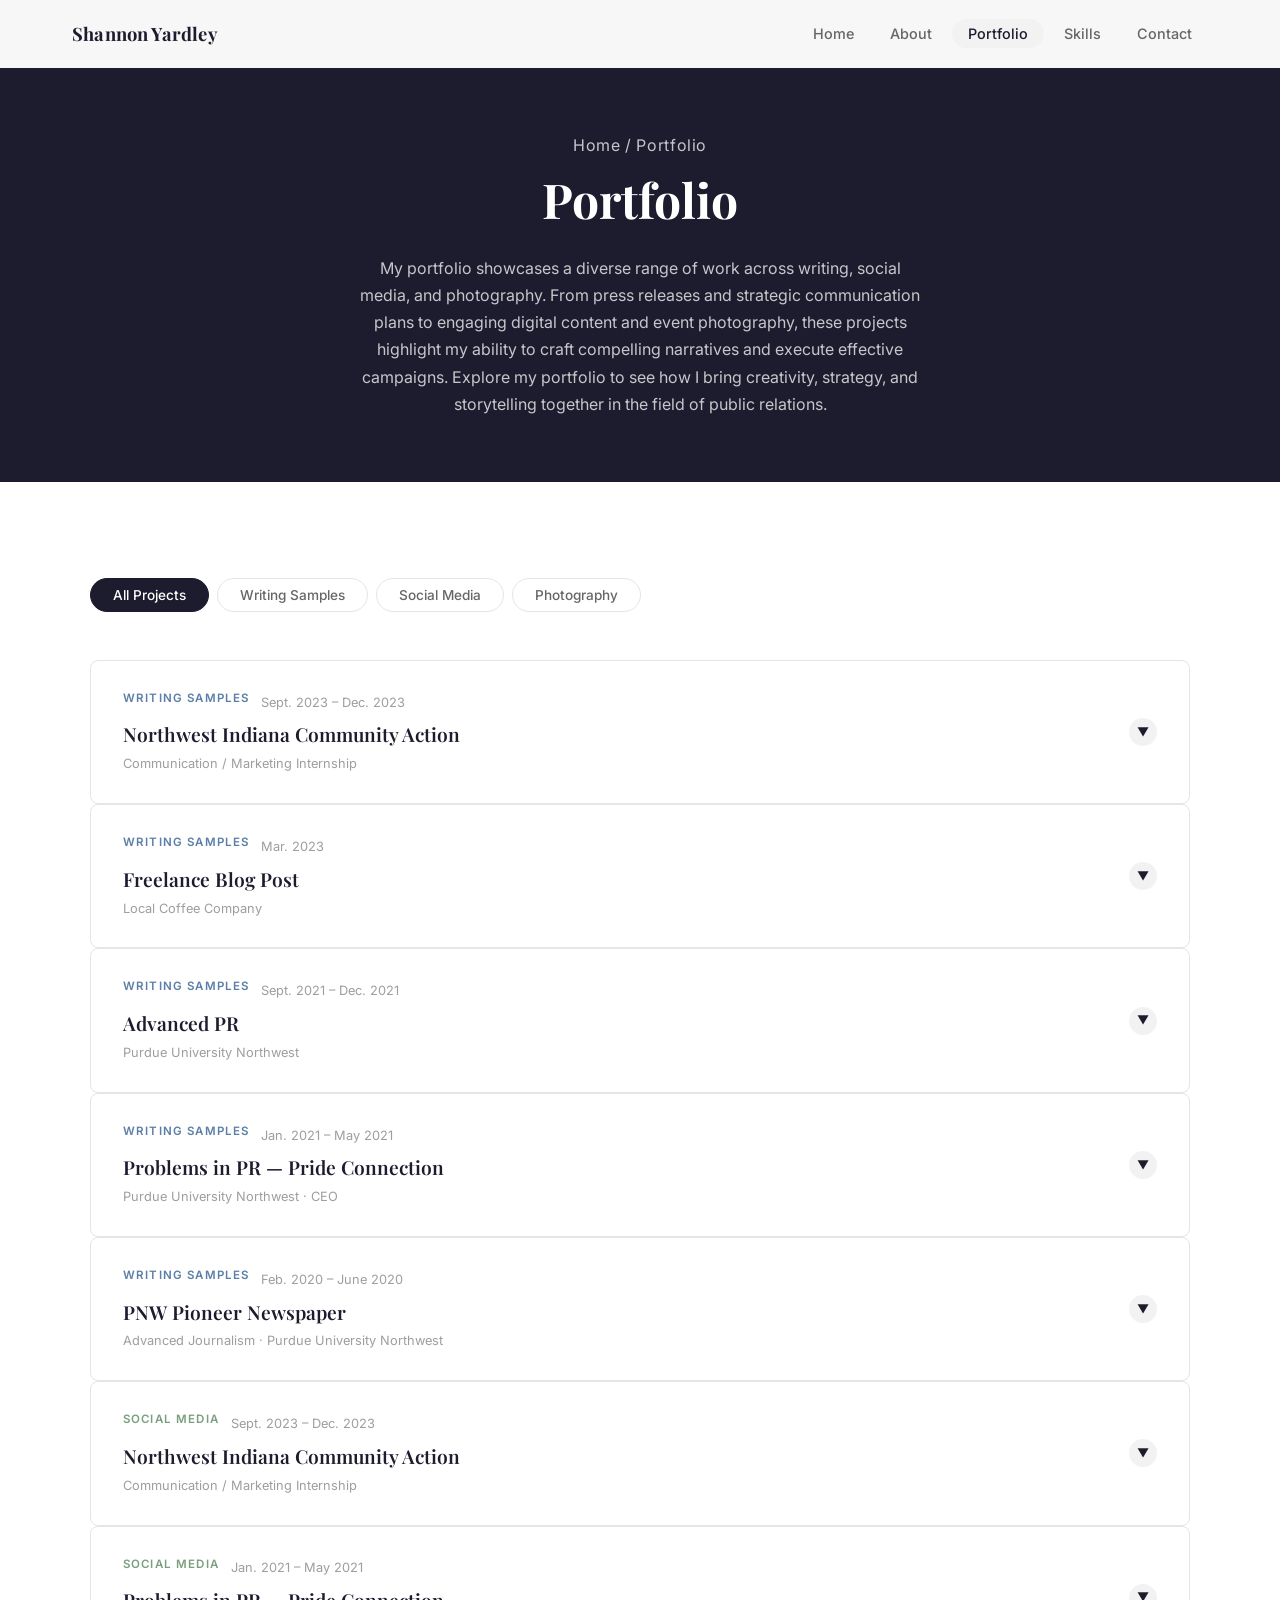
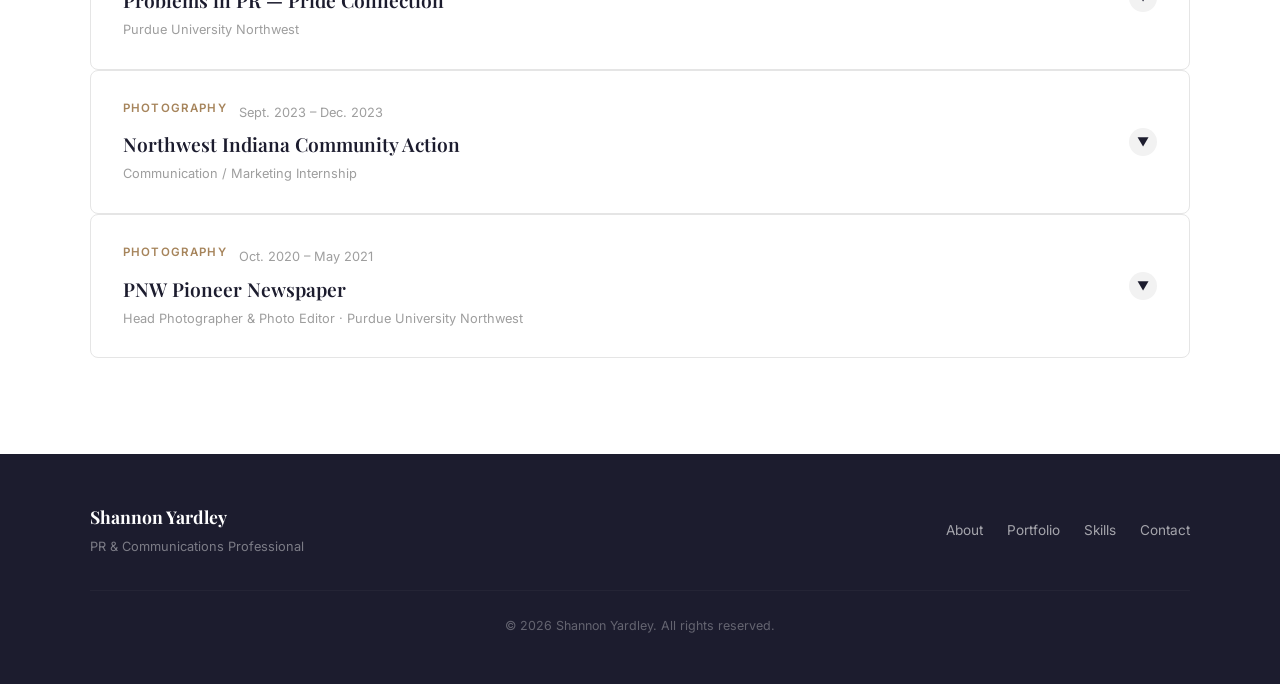
==== commit 4a292f4a: "updates to favicon, form functionality, other copy" ====
--- a/portfolio/index.html
+++ b/portfolio/index.html
@@ -4,6 +4,7 @@
   <meta charset="UTF-8" />
   <meta name="viewport" content="width=device-width, initial-scale=1.0" />
   <title>Portfolio — Shannon Yardley</title>
+  <link rel="icon" href="../assets/images/favicon.ico" type="image/x-icon">
   <meta name="description" content="Shannon Yardley's portfolio — writing samples, social media work, and photography." />
   <link rel="stylesheet" href="../css/style.css" />
   <style>
@@ -179,7 +180,7 @@
   <nav class="navbar" aria-label="Main navigation">
     <div class="nav-container">
       <a href="../index.html" class="nav-logo">Shannon Yardley</a>
-      <button class="nav-toggle" aria-label="Toggle navigation" aria-expanded="false">
+      <button type="button" class="nav-toggle" aria-label="Toggle navigation" aria-expanded="false">
         <span></span><span></span><span></span>
       </button>
       <ul class="nav-links" role="list">
@@ -196,7 +197,7 @@
   <header class="page-header">
     <p class="breadcrumb"><a href="../index.html">Home</a> / Portfolio</p>
     <h1>Portfolio</h1>
-    <p>Writing samples, social media work, and photography — all in one place.</p>
+    <p>My portfolio showcases a diverse range of work across writing, social media, and photography. From press releases and strategic communication plans to engaging digital content and event photography, these projects highlight my ability to craft compelling narratives and execute effective campaigns. Explore my portfolio to see how I bring creativity, strategy, and storytelling together in the field of public relations.</p>
   </header>
 
   <!-- PORTFOLIO CONTENT -->
--- a/css/style.css
+++ b/css/style.css
@@ -141,6 +141,7 @@
   background: var(--navy);
   border-radius: 2px;
   transition: transform var(--transition), opacity var(--transition);
+  pointer-events: none;
 }
 
 .nav-toggle.open span:nth-child(1) { transform: translateY(7px) rotate(45deg); }
@@ -833,6 +834,25 @@
   display: block;
 }
 
+.form-error {
+  display: none;
+  background: #FDF2F2;
+  border: 1px solid #F5C6C6;
+  color: #8B2020;
+  border-radius: 6px;
+  padding: 16px 20px;
+  font-size: 0.9rem;
+  margin-top: 16px;
+}
+
+.form-error.show {
+  display: block;
+}
+
+.cf-turnstile {
+  margin-bottom: 16px;
+}
+
 
 /* ========================================
    FOOTER
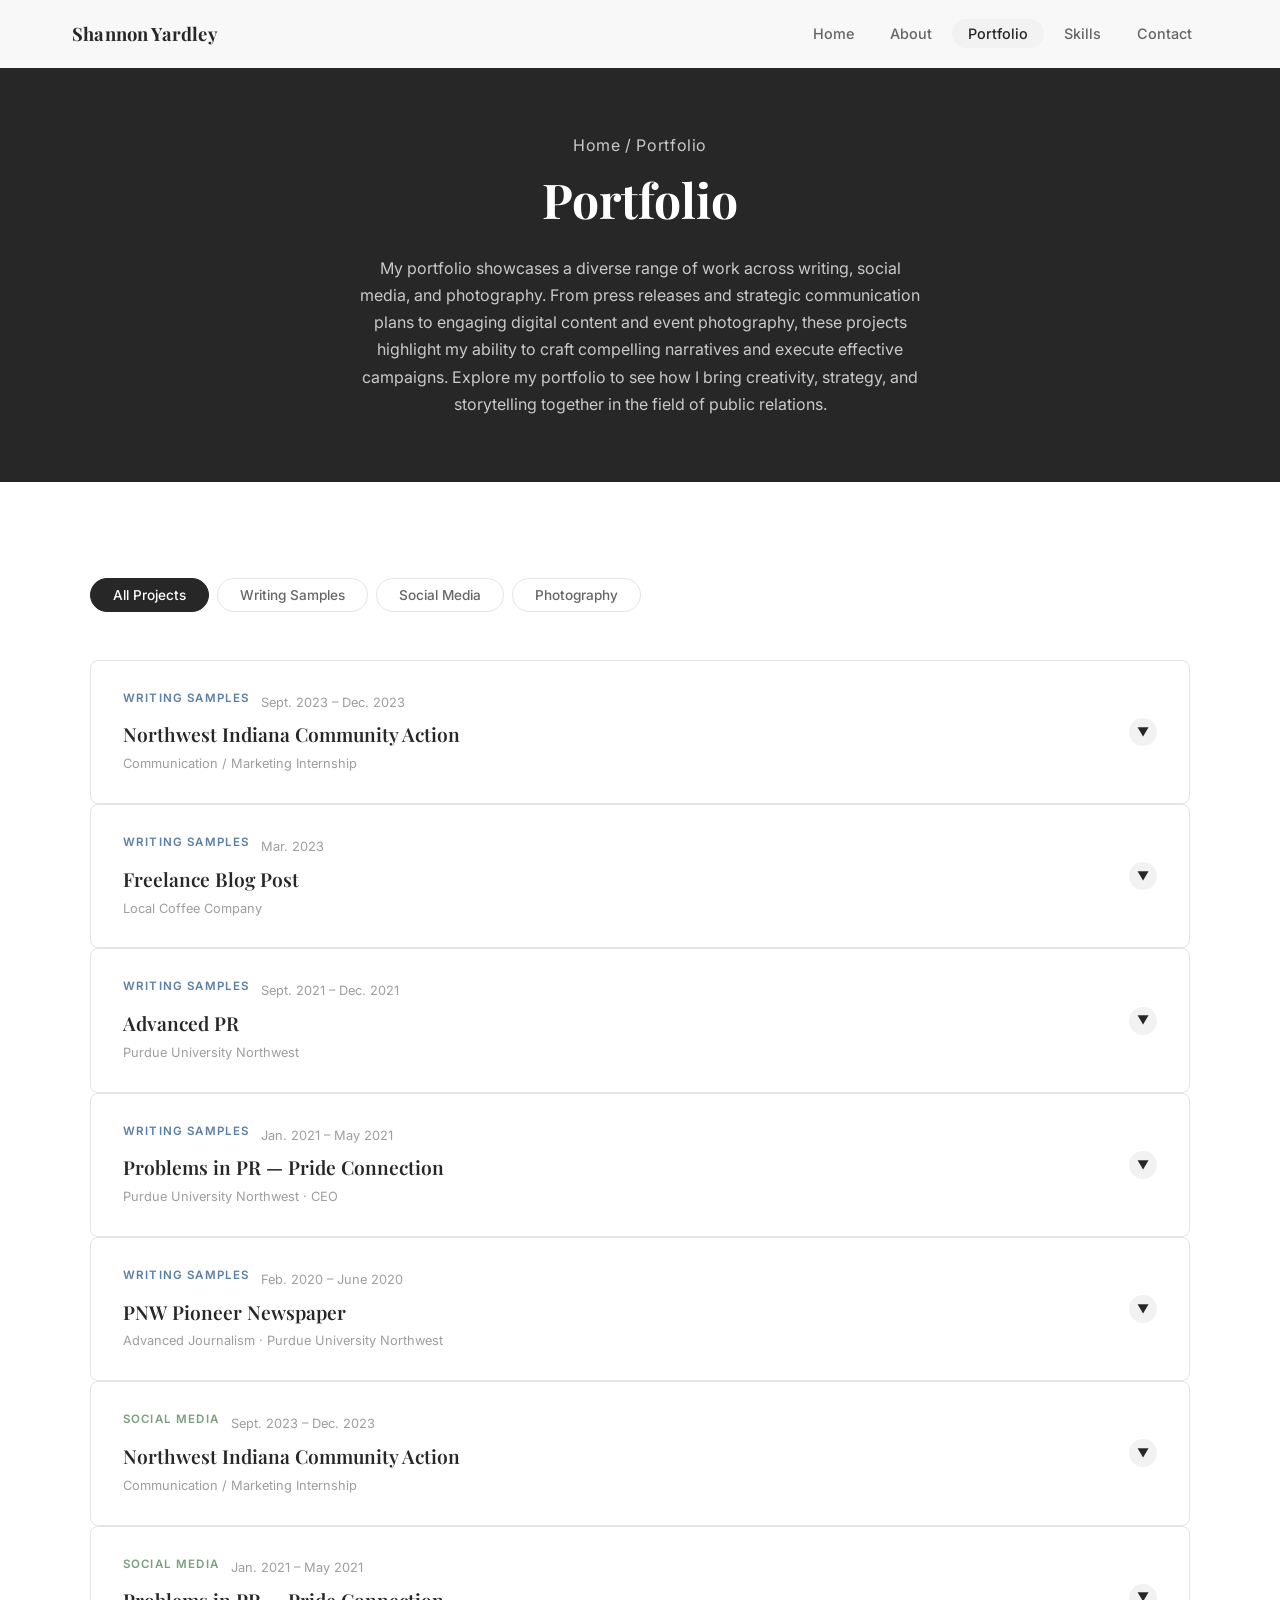
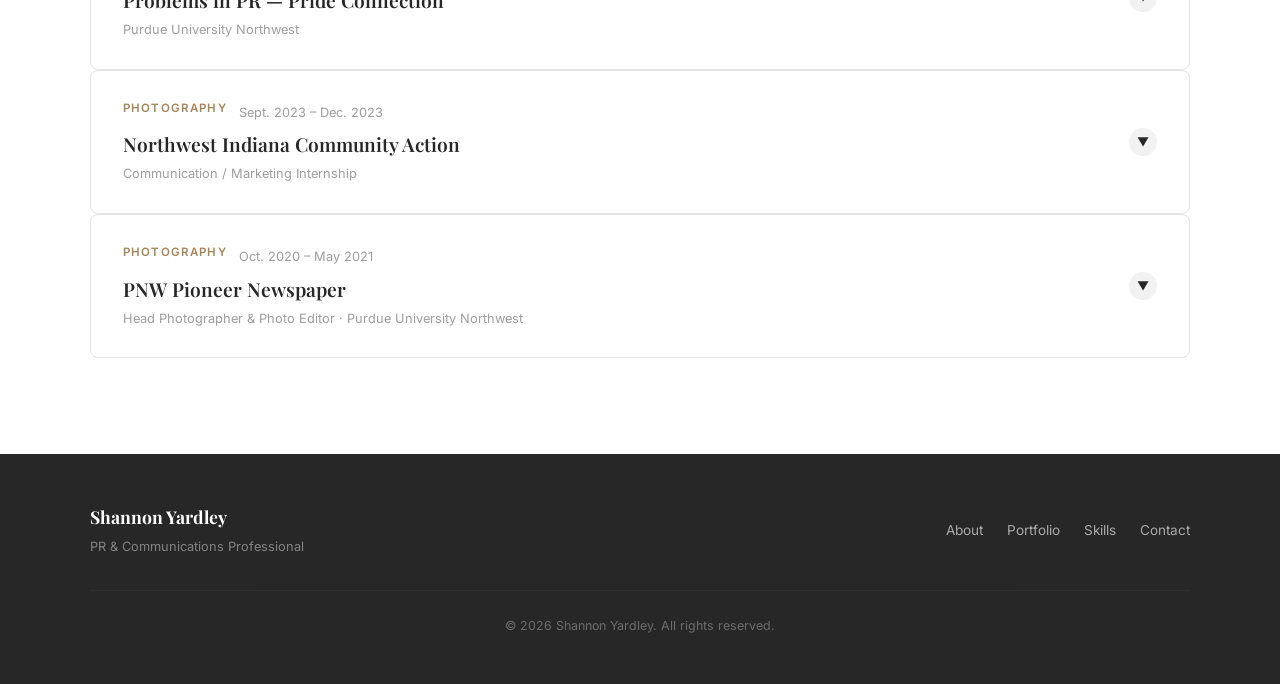
==== commit 7364847a: "SEO, GSC tools modifications, sitemap" ====
--- a/portfolio/index.html
+++ b/portfolio/index.html
@@ -6,6 +6,23 @@
   <title>Portfolio — Shannon Yardley</title>
   <link rel="icon" href="../assets/images/favicon.ico" type="image/x-icon">
   <meta name="description" content="Shannon Yardley's portfolio — writing samples, social media work, and photography." />
+
+  <!-- Canonical -->
+  <link rel="canonical" href="https://shannonyardley.com/portfolio/" />
+
+  <!-- Open Graph -->
+  <meta property="og:type"        content="website" />
+  <meta property="og:url"         content="https://shannonyardley.com/portfolio/" />
+  <meta property="og:title"       content="Portfolio — Shannon Yardley" />
+  <meta property="og:description" content="Shannon Yardley's portfolio — writing samples, social media work, and photography." />
+  <meta property="og:image"       content="https://shannonyardley.com/assets/images/hero.jpg" />
+
+  <!-- Twitter Card -->
+  <meta name="twitter:card"        content="summary_large_image" />
+  <meta name="twitter:title"       content="Portfolio — Shannon Yardley" />
+  <meta name="twitter:description" content="Shannon Yardley's portfolio — writing samples, social media work, and photography." />
+  <meta name="twitter:image"       content="https://shannonyardley.com/assets/images/hero.jpg" />
+
   <link rel="stylesheet" href="../css/style.css" />
   <style>
     /* ── Filter tabs ── */
--- a/css/style.css
+++ b/css/style.css
@@ -13,8 +13,8 @@
 }
 
 :root {
-  --navy:      #1C1C2E;
-  --navy-mid:  #2D2D44;
+  --navy:      #272727;
+  --navy-mid:  #2A4035;
   --gold:      #C9A96E;
   --gold-light:#D4B97E;
   --white:     #FFFFFF;
@@ -40,6 +40,9 @@
   background: var(--white);
   line-height: 1.7;
   -webkit-font-smoothing: antialiased;
+  display: flex;
+  flex-direction: column;
+  min-height: 100vh;
 }
 
 img {
@@ -155,8 +158,8 @@
 
 .hero {
   position: relative;
-  height: 100vh;
-  min-height: 600px;
+  flex: 1;
+  min-height: 75vh;
   display: flex;
   align-items: center;
   justify-content: center;
@@ -170,7 +173,7 @@
   inset: 0;
   background-image: url('../assets/images/hero.jpg');
   background-size: cover;
-  background-position: center top;
+  background-position: center 20%;
   background-repeat: no-repeat;
   transform: scale(1.03);
   transition: transform 8s ease;
@@ -185,9 +188,9 @@
   inset: 0;
   background: linear-gradient(
     to bottom,
-    rgba(15, 15, 30, 0.35) 0%,
-    rgba(15, 15, 30, 0.50) 50%,
-    rgba(15, 15, 30, 0.65) 100%
+    rgba(10, 22, 16, 0.45) 0%,
+    rgba(10, 22, 16, 0.65) 50%,
+    rgba(10, 22, 16, 0.80) 100%
   );
 }
 
@@ -205,6 +208,7 @@
   line-height: 1.1;
   letter-spacing: -0.01em;
   margin-bottom: 16px;
+  text-shadow: 0 2px 16px rgba(0, 0, 0, 0.5);
 }
 
 .hero-content .tagline {
@@ -213,7 +217,8 @@
   letter-spacing: 0.05em;
   text-transform: none;
   margin-bottom: 20px;
-  opacity: 0.92;
+  opacity: 0.95;
+  text-shadow: 0 1px 8px rgba(0, 0, 0, 0.45);
 }
 
 .hero-content .description {
@@ -221,8 +226,9 @@
   font-weight: 300;
   max-width: 540px;
   margin: 0 auto 40px;
-  opacity: 0.82;
+  opacity: 0.90;
   line-height: 1.8;
+  text-shadow: 0 1px 6px rgba(0, 0, 0, 0.4);
 }
 
 /* Buttons */
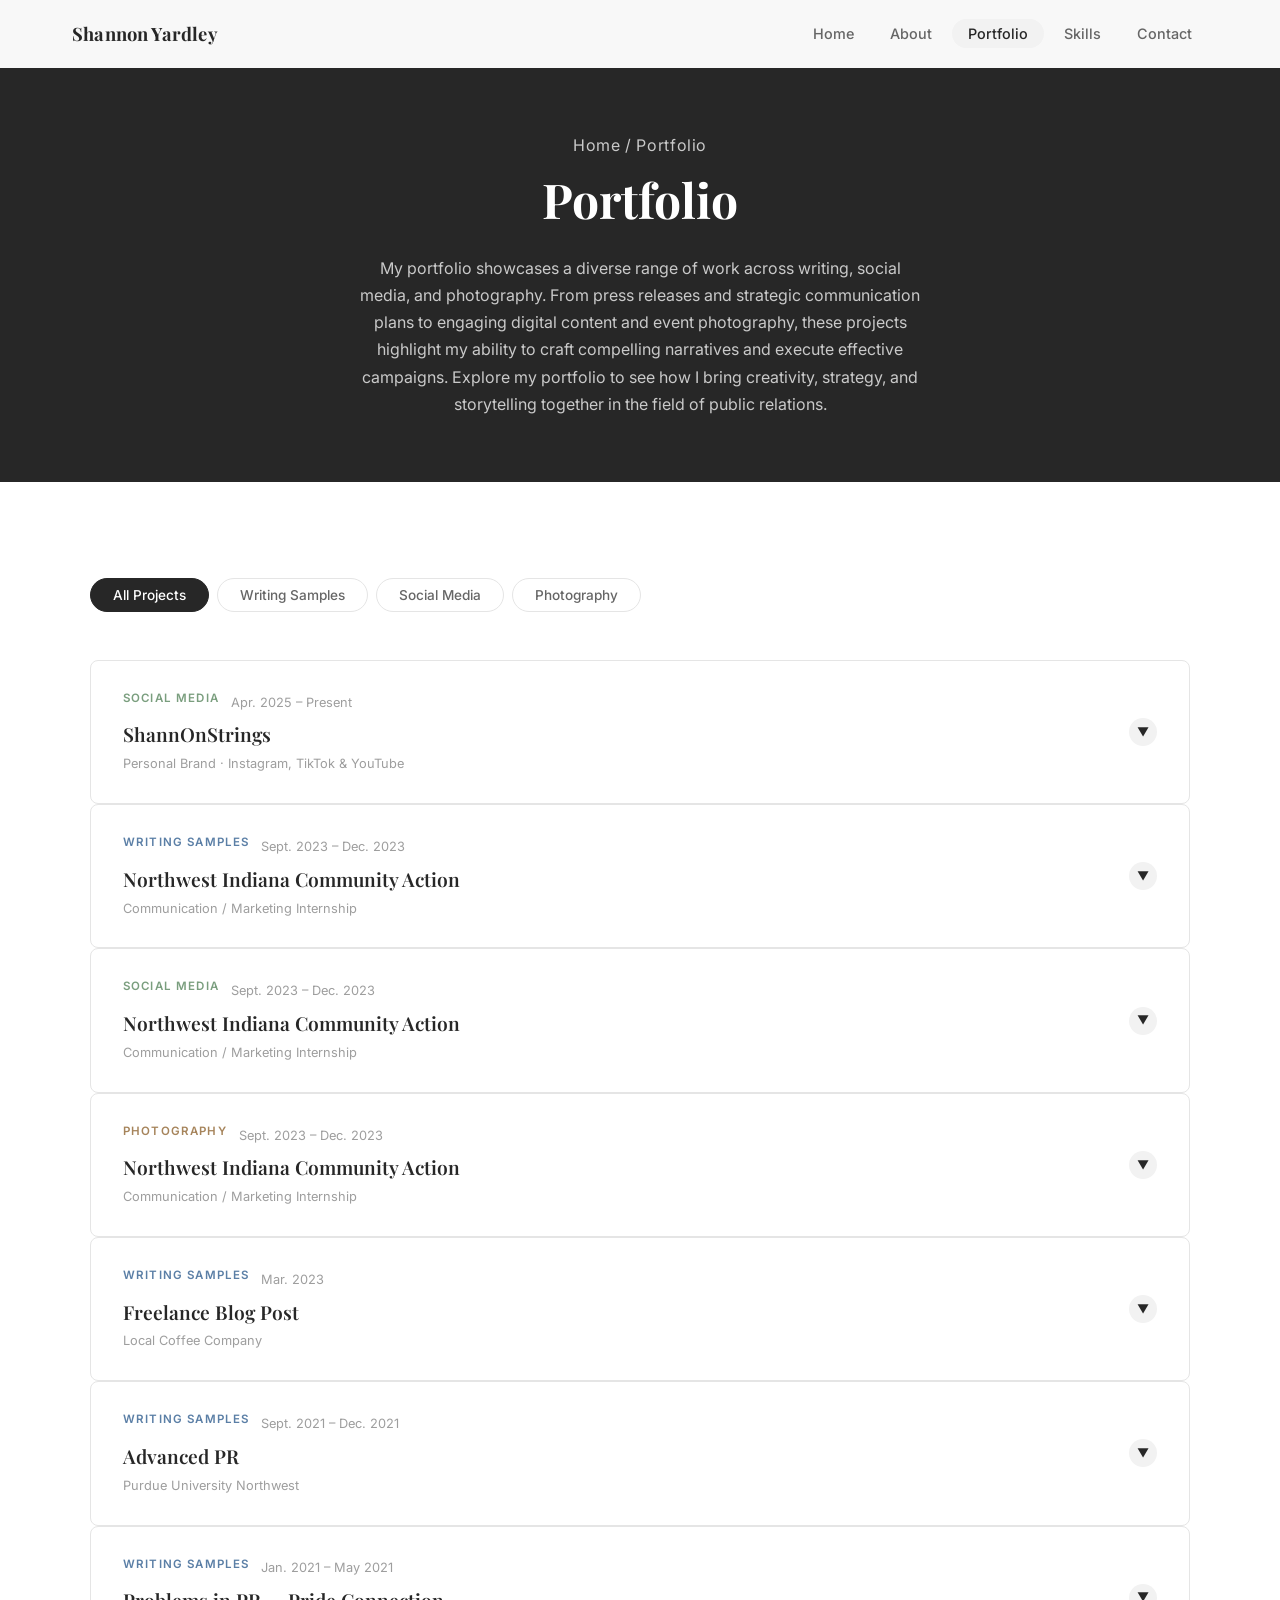
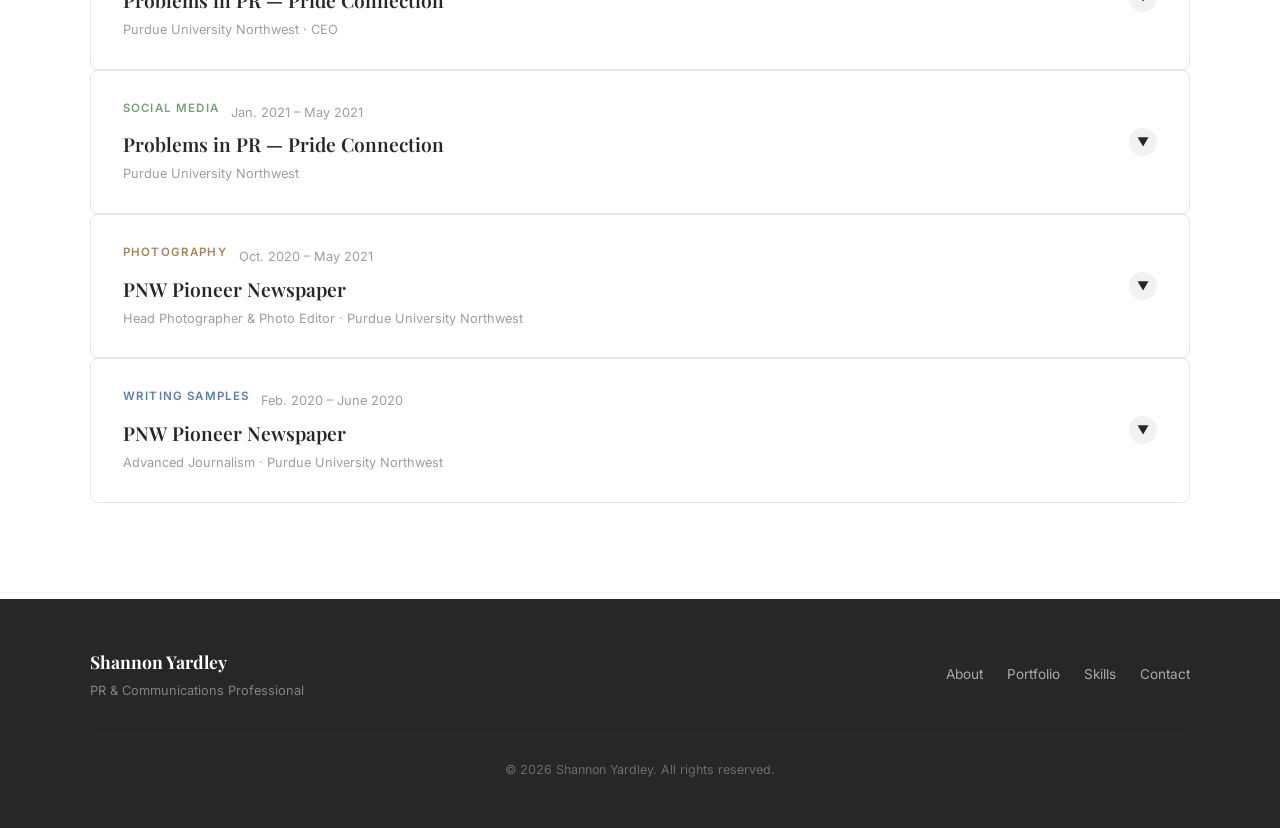
==== commit fceaa302: "updated portfolio page with new entry" ====
--- a/portfolio/index.html
+++ b/portfolio/index.html
@@ -230,10 +230,53 @@
       </div>
 
       <!-- ════════════════════════════════
+           SOCIAL MEDIA
+           ════════════════════════════════ -->
+
+      <!-- 1. ShannOnStrings — Social Media (most recent) -->
+      <article class="project-item" data-category="social">
+        <div class="project-toggle" aria-expanded="false">
+          <div class="toggle-left">
+            <div class="toggle-meta">
+              <span class="portfolio-card-tag tag-social">Social Media</span>
+              <span>Apr. 2025 – Present</span>
+            </div>
+            <div class="toggle-title">ShannOnStrings</div>
+            <div class="toggle-meta">Personal Brand · Instagram, TikTok &amp; YouTube</div>
+          </div>
+          <div class="toggle-chevron" aria-hidden="true">▼</div>
+        </div>
+        <div class="project-body" role="region">
+          <div class="project-body-inner">
+            <p>
+              Building and growing a personal brand centered around violin performance across Instagram,
+              TikTok, and YouTube. Content is crafted with platform-specific optimization in mind —
+              from video pacing and audio quality to trending formats and audience engagement strategy.
+              A top post reached 19,000 views on Instagram.
+            </p>
+            <div class="project-downloads">
+              <a href="https://www.instagram.com/shannonstrings" class="download-btn" target="_blank" rel="noopener noreferrer">
+                <svg width="14" height="14" viewBox="0 0 24 24" fill="none" stroke="currentColor" stroke-width="2.5" stroke-linecap="round" stroke-linejoin="round" aria-hidden="true"><path d="M18 13v6a2 2 0 0 1-2 2H5a2 2 0 0 1-2-2V8a2 2 0 0 1 2-2h6"/><polyline points="15 3 21 3 21 9"/><line x1="10" y1="14" x2="21" y2="3"/></svg>
+                Instagram
+              </a>
+              <a href="https://www.tiktok.com/@shannonstrings" class="download-btn" target="_blank" rel="noopener noreferrer">
+                <svg width="14" height="14" viewBox="0 0 24 24" fill="none" stroke="currentColor" stroke-width="2.5" stroke-linecap="round" stroke-linejoin="round" aria-hidden="true"><path d="M18 13v6a2 2 0 0 1-2 2H5a2 2 0 0 1-2-2V8a2 2 0 0 1 2-2h6"/><polyline points="15 3 21 3 21 9"/><line x1="10" y1="14" x2="21" y2="3"/></svg>
+                TikTok
+              </a>
+              <a href="https://youtube.com/@shannonstrings" class="download-btn" target="_blank" rel="noopener noreferrer">
+                <svg width="14" height="14" viewBox="0 0 24 24" fill="none" stroke="currentColor" stroke-width="2.5" stroke-linecap="round" stroke-linejoin="round" aria-hidden="true"><path d="M18 13v6a2 2 0 0 1-2 2H5a2 2 0 0 1-2-2V8a2 2 0 0 1 2-2h6"/><polyline points="15 3 21 3 21 9"/><line x1="10" y1="14" x2="21" y2="3"/></svg>
+                YouTube
+              </a>
+            </div>
+          </div>
+        </div>
+      </article>
+
+      <!-- ════════════════════════════════
            WRITING SAMPLES
            ════════════════════════════════ -->
 
-      <!-- 1. NWICA — Writing -->
+      <!-- 2. NWICA — Writing -->
       <article class="project-item" data-category="writing">
         <div class="project-toggle" aria-expanded="false">
           <div class="toggle-left">
@@ -280,7 +323,78 @@
         </div>
       </article>
 
-      <!-- 2. Freelance Blog Post -->
+      <!-- 3. NWICA — Social Media -->
+      <article class="project-item" data-category="social">
+        <div class="project-toggle" aria-expanded="false">
+          <div class="toggle-left">
+            <div class="toggle-meta">
+              <span class="portfolio-card-tag tag-social">Social Media</span>
+              <span>Sept. 2023 – Dec. 2023</span>
+            </div>
+            <div class="toggle-title">Northwest Indiana Community Action</div>
+            <div class="toggle-meta">Communication / Marketing Internship</div>
+          </div>
+          <div class="toggle-chevron" aria-hidden="true">▼</div>
+        </div>
+        <div class="project-body" role="region">
+          <div class="project-body-inner">
+            <p>
+              Social media posts were created and approved by the Communication Manager on monthly deadlines.
+              The portfolio includes drafted posts for future months and events, demonstrating content planning
+              and brand voice consistency across platforms.
+            </p>
+            <div class="project-downloads">
+              <a href="../assets/downloads/Northwest_Indiana_Community_Action_Conference_Draft_Posts.pdf" class="download-btn" download>
+                <svg width="14" height="14" viewBox="0 0 24 24" fill="none" stroke="currentColor" stroke-width="2.5" stroke-linecap="round" stroke-linejoin="round" aria-hidden="true"><path d="M21 15v4a2 2 0 0 1-2 2H5a2 2 0 0 1-2-2v-4"/><polyline points="7 10 12 15 17 10"/><line x1="12" y1="15" x2="12" y2="3"/></svg>
+                Conference Draft Posts
+              </a>
+              <a href="../assets/downloads/Northwest_Indiana_Community_Action_Drafted_Posts.pdf" class="download-btn" download>
+                <svg width="14" height="14" viewBox="0 0 24 24" fill="none" stroke="currentColor" stroke-width="2.5" stroke-linecap="round" stroke-linejoin="round" aria-hidden="true"><path d="M21 15v4a2 2 0 0 1-2 2H5a2 2 0 0 1-2-2v-4"/><polyline points="7 10 12 15 17 10"/><line x1="12" y1="15" x2="12" y2="3"/></svg>
+                Drafted Posts
+              </a>
+              <a href="../assets/downloads/Northwest_Indiana_Community_Action_Social_Media.pdf" class="download-btn" download>
+                <svg width="14" height="14" viewBox="0 0 24 24" fill="none" stroke="currentColor" stroke-width="2.5" stroke-linecap="round" stroke-linejoin="round" aria-hidden="true"><path d="M21 15v4a2 2 0 0 1-2 2H5a2 2 0 0 1-2-2v-4"/><polyline points="7 10 12 15 17 10"/><line x1="12" y1="15" x2="12" y2="3"/></svg>
+                Social Media Overview
+              </a>
+            </div>
+          </div>
+        </div>
+      </article>
+
+      <!-- ════════════════════════════════
+           PHOTOGRAPHY
+           ════════════════════════════════ -->
+
+      <!-- 4. NWICA — Photography -->
+      <article class="project-item" data-category="photography">
+        <div class="project-toggle" aria-expanded="false">
+          <div class="toggle-left">
+            <div class="toggle-meta">
+              <span class="portfolio-card-tag tag-photography">Photography</span>
+              <span>Sept. 2023 – Dec. 2023</span>
+            </div>
+            <div class="toggle-title">Northwest Indiana Community Action</div>
+            <div class="toggle-meta">Communication / Marketing Internship</div>
+          </div>
+          <div class="toggle-chevron" aria-hidden="true">▼</div>
+        </div>
+        <div class="project-body" role="region">
+          <div class="project-body-inner">
+            <p>
+              As an intern for NWICA, I was assigned to photograph events. Displayed are photos from
+              the Reimagine Conference in 2023 of the guest speakers.
+            </p>
+            <div class="project-downloads">
+              <a href="../assets/downloads/Northwest_Indiana_Community_Action_Photography.pdf" class="download-btn" download>
+                <svg width="14" height="14" viewBox="0 0 24 24" fill="none" stroke="currentColor" stroke-width="2.5" stroke-linecap="round" stroke-linejoin="round" aria-hidden="true"><path d="M21 15v4a2 2 0 0 1-2 2H5a2 2 0 0 1-2-2v-4"/><polyline points="7 10 12 15 17 10"/><line x1="12" y1="15" x2="12" y2="3"/></svg>
+                Photography
+              </a>
+            </div>
+          </div>
+        </div>
+      </article>
+
+      <!-- 5. Freelance Blog Post -->
       <article class="project-item" data-category="writing">
         <div class="project-toggle" aria-expanded="false">
           <div class="toggle-left">
@@ -309,7 +423,7 @@
         </div>
       </article>
 
-      <!-- 3. Advanced PR -->
+      <!-- 6. Advanced PR -->
       <article class="project-item" data-category="writing">
         <div class="project-toggle" aria-expanded="false">
           <div class="toggle-left">
@@ -355,7 +469,7 @@
         </div>
       </article>
 
-      <!-- 4. Pride Connection — Writing -->
+      <!-- 7. Pride Connection — Writing -->
       <article class="project-item" data-category="writing">
         <div class="project-toggle" aria-expanded="false">
           <div class="toggle-left">
@@ -398,78 +512,7 @@
         </div>
       </article>
 
-      <!-- 5. PNW Pioneer Newspaper -->
-      <article class="project-item" data-category="writing">
-        <div class="project-toggle" aria-expanded="false">
-          <div class="toggle-left">
-            <div class="toggle-meta">
-              <span class="portfolio-card-tag tag-writing">Writing Samples</span>
-              <span>Feb. 2020 – June 2020</span>
-            </div>
-            <div class="toggle-title">PNW Pioneer Newspaper</div>
-            <div class="toggle-meta">Advanced Journalism · Purdue University Northwest</div>
-          </div>
-          <div class="toggle-chevron" aria-hidden="true">▼</div>
-        </div>
-        <div class="project-body" role="region">
-          <div class="project-body-inner">
-            <p>
-              Advanced Journalism coursework involving story ideation, source interviews, and publication
-              in the PNW Pioneer Newspaper. Published beats are included below.
-            </p>
-            <div class="project-downloads">
-              <a href="../assets/downloads/PNW_Pioneer_Published_Beats.pdf" class="download-btn" download>
-                <svg width="14" height="14" viewBox="0 0 24 24" fill="none" stroke="currentColor" stroke-width="2.5" stroke-linecap="round" stroke-linejoin="round" aria-hidden="true"><path d="M21 15v4a2 2 0 0 1-2 2H5a2 2 0 0 1-2-2v-4"/><polyline points="7 10 12 15 17 10"/><line x1="12" y1="15" x2="12" y2="3"/></svg>
-                Published Beats
-              </a>
-            </div>
-          </div>
-        </div>
-      </article>
-
-      <!-- ════════════════════════════════
-           SOCIAL MEDIA
-           ════════════════════════════════ -->
-
-      <!-- 6. NWICA — Social Media -->
-      <article class="project-item" data-category="social">
-        <div class="project-toggle" aria-expanded="false">
-          <div class="toggle-left">
-            <div class="toggle-meta">
-              <span class="portfolio-card-tag tag-social">Social Media</span>
-              <span>Sept. 2023 – Dec. 2023</span>
-            </div>
-            <div class="toggle-title">Northwest Indiana Community Action</div>
-            <div class="toggle-meta">Communication / Marketing Internship</div>
-          </div>
-          <div class="toggle-chevron" aria-hidden="true">▼</div>
-        </div>
-        <div class="project-body" role="region">
-          <div class="project-body-inner">
-            <p>
-              Social media posts were created and approved by the Communication Manager on monthly deadlines.
-              The portfolio includes drafted posts for future months and events, demonstrating content planning
-              and brand voice consistency across platforms.
-            </p>
-            <div class="project-downloads">
-              <a href="../assets/downloads/Northwest_Indiana_Community_Action_Conference_Draft_Posts.pdf" class="download-btn" download>
-                <svg width="14" height="14" viewBox="0 0 24 24" fill="none" stroke="currentColor" stroke-width="2.5" stroke-linecap="round" stroke-linejoin="round" aria-hidden="true"><path d="M21 15v4a2 2 0 0 1-2 2H5a2 2 0 0 1-2-2v-4"/><polyline points="7 10 12 15 17 10"/><line x1="12" y1="15" x2="12" y2="3"/></svg>
-                Conference Draft Posts
-              </a>
-              <a href="../assets/downloads/Northwest_Indiana_Community_Action_Drafted_Posts.pdf" class="download-btn" download>
-                <svg width="14" height="14" viewBox="0 0 24 24" fill="none" stroke="currentColor" stroke-width="2.5" stroke-linecap="round" stroke-linejoin="round" aria-hidden="true"><path d="M21 15v4a2 2 0 0 1-2 2H5a2 2 0 0 1-2-2v-4"/><polyline points="7 10 12 15 17 10"/><line x1="12" y1="15" x2="12" y2="3"/></svg>
-                Drafted Posts
-              </a>
-              <a href="../assets/downloads/Northwest_Indiana_Community_Action_Social_Media.pdf" class="download-btn" download>
-                <svg width="14" height="14" viewBox="0 0 24 24" fill="none" stroke="currentColor" stroke-width="2.5" stroke-linecap="round" stroke-linejoin="round" aria-hidden="true"><path d="M21 15v4a2 2 0 0 1-2 2H5a2 2 0 0 1-2-2v-4"/><polyline points="7 10 12 15 17 10"/><line x1="12" y1="15" x2="12" y2="3"/></svg>
-                Social Media Overview
-              </a>
-            </div>
-          </div>
-        </div>
-      </article>
-
-      <!-- 7. Pride Connection — Social Media -->
+      <!-- 8. Pride Connection — Social Media -->
       <article class="project-item" data-category="social">
         <div class="project-toggle" aria-expanded="false">
           <div class="toggle-left">
@@ -499,39 +542,6 @@
         </div>
       </article>
 
-      <!-- ════════════════════════════════
-           PHOTOGRAPHY
-           ════════════════════════════════ -->
-
-      <!-- 8. NWICA — Photography -->
-      <article class="project-item" data-category="photography">
-        <div class="project-toggle" aria-expanded="false">
-          <div class="toggle-left">
-            <div class="toggle-meta">
-              <span class="portfolio-card-tag tag-photography">Photography</span>
-              <span>Sept. 2023 – Dec. 2023</span>
-            </div>
-            <div class="toggle-title">Northwest Indiana Community Action</div>
-            <div class="toggle-meta">Communication / Marketing Internship</div>
-          </div>
-          <div class="toggle-chevron" aria-hidden="true">▼</div>
-        </div>
-        <div class="project-body" role="region">
-          <div class="project-body-inner">
-            <p>
-              As an intern for NWICA, I was assigned to photograph events. Displayed are photos from
-              the Reimagine Conference in 2023 of the guest speakers.
-            </p>
-            <div class="project-downloads">
-              <a href="../assets/downloads/Northwest_Indiana_Community_Action_Photography.pdf" class="download-btn" download>
-                <svg width="14" height="14" viewBox="0 0 24 24" fill="none" stroke="currentColor" stroke-width="2.5" stroke-linecap="round" stroke-linejoin="round" aria-hidden="true"><path d="M21 15v4a2 2 0 0 1-2 2H5a2 2 0 0 1-2-2v-4"/><polyline points="7 10 12 15 17 10"/><line x1="12" y1="15" x2="12" y2="3"/></svg>
-                Photography
-              </a>
-            </div>
-          </div>
-        </div>
-      </article>
-
       <!-- 9. PNW Pioneer — Photography -->
       <article class="project-item" data-category="photography">
         <div class="project-toggle" aria-expanded="false">
@@ -556,6 +566,35 @@
               <a href="../assets/downloads/PNW_Pioneer_Published_Photography.pdf" class="download-btn" download>
                 <svg width="14" height="14" viewBox="0 0 24 24" fill="none" stroke="currentColor" stroke-width="2.5" stroke-linecap="round" stroke-linejoin="round" aria-hidden="true"><path d="M21 15v4a2 2 0 0 1-2 2H5a2 2 0 0 1-2-2v-4"/><polyline points="7 10 12 15 17 10"/><line x1="12" y1="15" x2="12" y2="3"/></svg>
                 Published Photography
+              </a>
+            </div>
+          </div>
+        </div>
+      </article>
+
+      <!-- 10. PNW Pioneer Newspaper — Writing -->
+      <article class="project-item" data-category="writing">
+        <div class="project-toggle" aria-expanded="false">
+          <div class="toggle-left">
+            <div class="toggle-meta">
+              <span class="portfolio-card-tag tag-writing">Writing Samples</span>
+              <span>Feb. 2020 – June 2020</span>
+            </div>
+            <div class="toggle-title">PNW Pioneer Newspaper</div>
+            <div class="toggle-meta">Advanced Journalism · Purdue University Northwest</div>
+          </div>
+          <div class="toggle-chevron" aria-hidden="true">▼</div>
+        </div>
+        <div class="project-body" role="region">
+          <div class="project-body-inner">
+            <p>
+              Advanced Journalism coursework involving story ideation, source interviews, and publication
+              in the PNW Pioneer Newspaper. Published beats are included below.
+            </p>
+            <div class="project-downloads">
+              <a href="../assets/downloads/PNW_Pioneer_Published_Beats.pdf" class="download-btn" download>
+                <svg width="14" height="14" viewBox="0 0 24 24" fill="none" stroke="currentColor" stroke-width="2.5" stroke-linecap="round" stroke-linejoin="round" aria-hidden="true"><path d="M21 15v4a2 2 0 0 1-2 2H5a2 2 0 0 1-2-2v-4"/><polyline points="7 10 12 15 17 10"/><line x1="12" y1="15" x2="12" y2="3"/></svg>
+                Published Beats
               </a>
             </div>
           </div>
--- a/css/style.css
+++ b/css/style.css
@@ -14,7 +14,7 @@
 
 :root {
   --navy:      #272727;
-  --navy-mid:  #2A4035;
+  --navy-mid:  #3b3b3b;
   --gold:      #C9A96E;
   --gold-light:#D4B97E;
   --white:     #FFFFFF;
